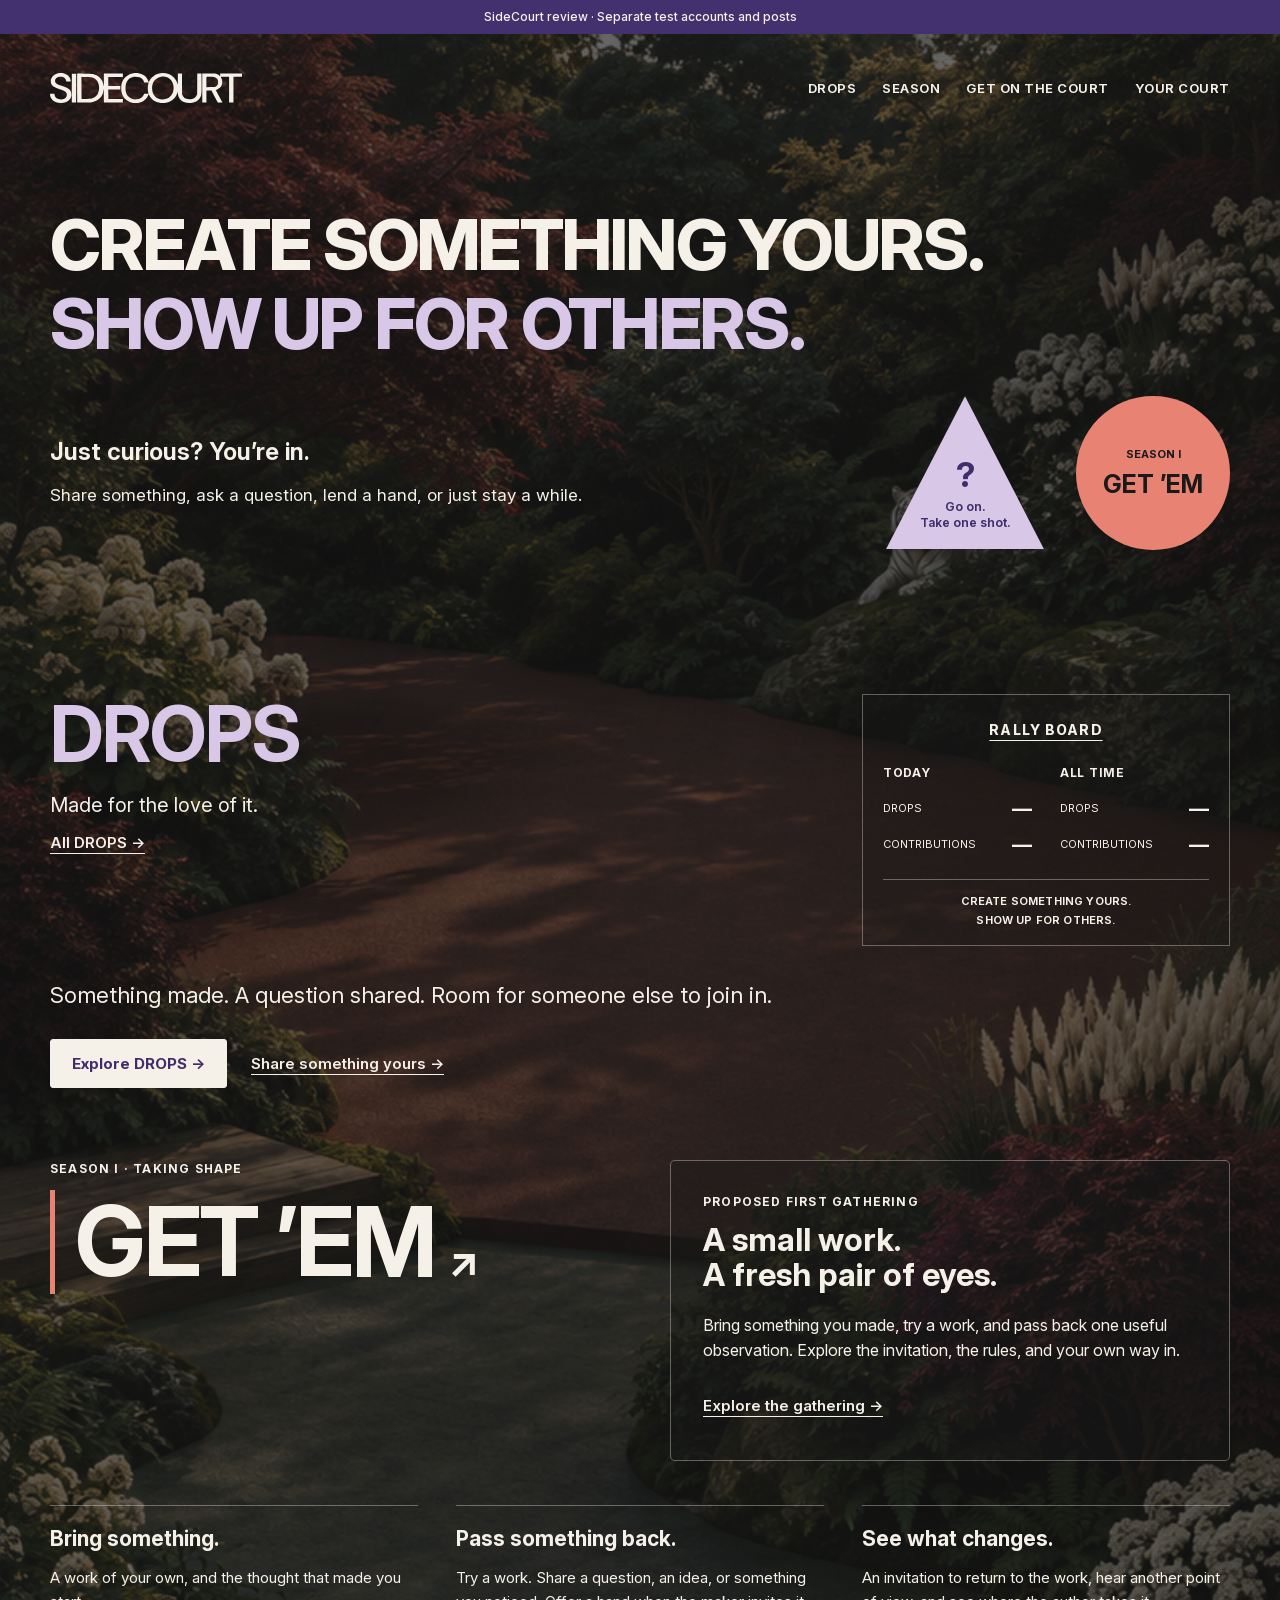
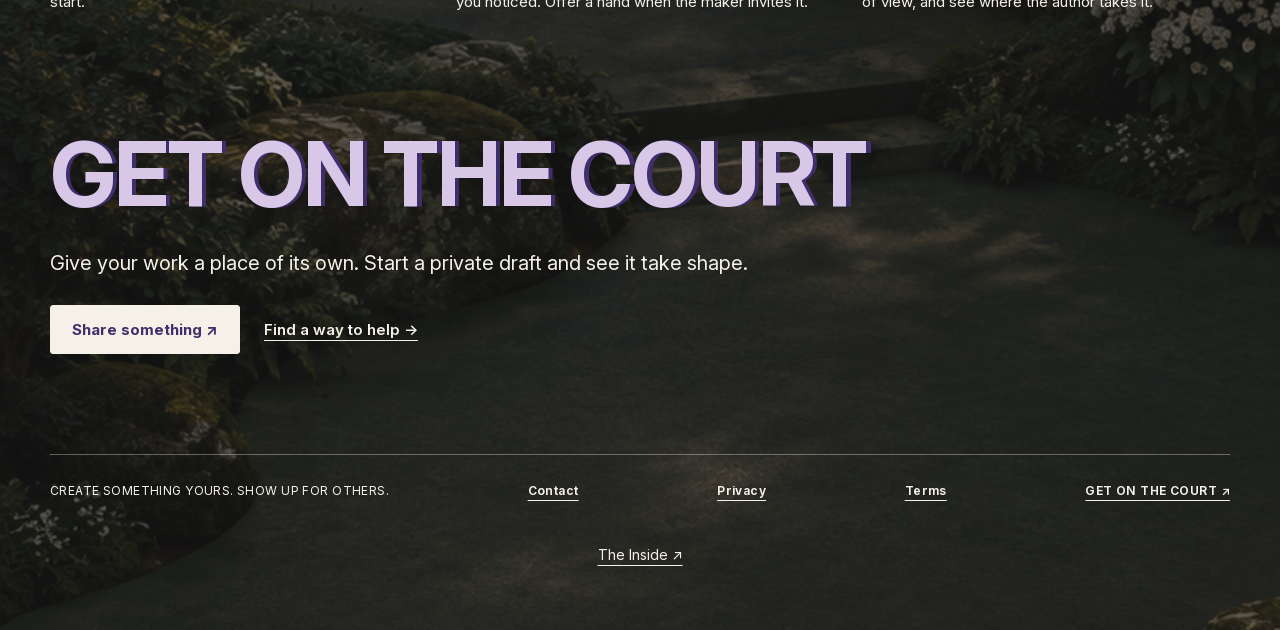
==== index.html @ 5101bbc9 "Deploy isolated review of consistent work and request pages" ====
<!DOCTYPE html>
<html lang="en" data-storage-key="sidecourt-cloud">
<head>
<meta charset="utf-8">
<meta name="viewport" content="width=device-width,initial-scale=1">
<title>SideCourt · Independent work</title>
<meta name="description" content="SideCourt — create something yours, show up for others.">
<link rel="stylesheet" href="scene.css?v=b2fe51375a3b">
<link rel="icon" type="image/svg+xml" href="favicon.svg?v=stacked1">
<link rel="canonical" href="https://m1nga.github.io/sidecourt-review">
<meta name="color-scheme" content="dark light">
<link rel="stylesheet" href="court.css?v=d0f936618b15">
<meta name="robots" content="noindex,nofollow"><style>.review-site-label{position:relative;z-index:100;background:#43316f;color:#f6f1e8;text-align:center;padding:8px 16px;font:500 12px/1.5 Inter,Arial,sans-serif}.review-site-label a{color:inherit}</style></head>
<body><aside class="review-site-label">SideCourt review · Separate test accounts and posts</aside>
<a class="skip" href="#main-home">Skip to content</a><noscript><div class="no-script">SideCourt needs JavaScript for navigation and account access. Enable it and reload this page.</div></noscript>
<div class="scene " data-page="home" style='--art:url("assets/home.png")'>
<header class="header container"><a class="brand" href="#home" aria-label="SideCourt home"><img src="assets/logo-cream.svg" alt="SideCourt" decoding="async"></a><nav class="nav" aria-label="Main navigation"><a href="#drops">DROPS</a><a href="#season">SEASON</a><a href="#get-on">GET ON THE COURT</a><a href="#court" data-account-link>YOUR COURT</a></nav><details class="mobile-nav"><summary>Menu</summary><nav aria-label="Mobile navigation"><a href="#drops">DROPS</a><a href="#season">SEASON</a><a href="#get-on">GET ON THE COURT</a><a href="#court" data-account-link>YOUR COURT</a></nav></details></header><main id="main-home" class="container" tabindex="-1"><section class="hero"><h1>
<span>CREATE SOMETHING YOURS.</span><span>SHOW UP FOR OTHERS.</span>
</h1>
<div class="hero-bottom">
<p><strong class="curious">Just curious? You’re in.</strong><span class="hero-explainer">Share something, ask a question, lend a hand, or just stay a while.</span></p>
<div class="play-links">
<a class="triangle" data-random href="#drops" aria-label="Explore published posts"><strong>?</strong><span>Go on.</span><span>Take one shot.</span></a><a class="season-ball" href="#season" aria-label="Explore GET ’EM, Season I"><small>SEASON I</small><strong>GET ’EM</strong></a>
</div>
</div></section><section class="section" id="home-drops"><div class="section-heading">
<div>
<h2>DROPS</h2>
<p>Made for the love of it.</p>
<a class="text-link" href="#drops">All DROPS →</a>
</div>
<aside class="board" aria-label="Rally Board"><button type="button" class="board-title" data-board-info>RALLY BOARD</button><div class="periods">
<div class="period">
<strong class="period-title">TODAY</strong><div class="score-row">
<span>DROPS</span><b aria-label="Drops unavailable">—</b>
</div>
<div class="score-row">
<span>CONTRIBUTIONS</span><b aria-label="Contributions unavailable">—</b>
</div>
</div>
<div class="period">
<strong class="period-title">ALL TIME</strong><div class="score-row">
<span>DROPS</span><b aria-label="Drops unavailable">—</b>
</div>
<div class="score-row">
<span>CONTRIBUTIONS</span><b aria-label="Contributions unavailable">—</b>
</div>
</div>
</div>
<div class="board-slogan">
<span>CREATE SOMETHING YOURS.</span><span>SHOW UP FOR OTHERS.</span>
</div></aside>
</div>
<div id="home-featured"><p class="lede">Something made. A question shared. Room for someone else to join in.</p><div class="actions"><a class="button" href="#drops">Explore DROPS →</a><a class="text-link" href="#white">Share something yours →</a></div></div></section><section class="section" id="home-season"><div class="season-intro">
<div>
<p class="eyebrow">SEASON I · TAKING SHAPE</p>
<h2><a class="season-title-link" href="#season" aria-label="Explore Season I"><span class="getem-word">GET ’EM</span><span aria-hidden="true">↗</span></a></h2>
</div>
<div class="season-text glass season-copy">
<p class="eyebrow">PROPOSED FIRST GATHERING</p>
<h3>A small work.<br>A fresh pair of eyes.</h3>
<p>Bring something you made, try a work, and pass back one useful observation. Explore the invitation, the rules, and your own way in.</p>
<a class="text-link" href="#season">Explore the gathering →</a>
</div>
</div>
<div class="loop">
<div>
<h3>Bring something.</h3>
<p>A work of your own, and the thought that made you start.</p>
</div>
<div>
<h3>Pass something back.</h3>
<p>Try a work. Share a question, an idea, or something you noticed. Offer a hand when the maker invites it.</p>
</div>
<div>
<h3>See what changes.</h3>
<p>An invitation to return to the work, hear another point of view, and see where the author takes it.</p>
</div>
</div></section><section class="court-invite"><h2>GET ON THE COURT</h2>
<p><span class="copy-sentence">Give your work a place of its own.</span> <span class="copy-sentence">Start a private draft and see it take shape.</span></p>
<div class="actions">
<a class="button" href="#white">Share something ↗</a><a class="text-link" href="#drops?help=1">Find a way to help →</a>
</div></section></main><footer class="site-footer container"><p>CREATE SOMETHING YOURS. SHOW UP FOR OTHERS.</p>
<a href="#court?tab=support">Contact</a> <a href="#court?tab=privacy">Privacy</a> <a href="#court?tab=terms">Terms</a> <a href="#get-on">GET ON THE COURT ↗</a></footer><a class="inside-entry" href="#inside">The Inside ↗</a>
</div>
<div class="scene " data-page="drops" style='--art:url("assets/drops.png")' hidden>
<header class="header container"><a class="brand" href="#home" aria-label="SideCourt home"><img src="assets/logo-cream.svg" alt="SideCourt" decoding="async"></a><nav class="nav" aria-label="Main navigation"><a href="#drops">DROPS</a><a href="#season">SEASON</a><a href="#get-on">GET ON THE COURT</a><a href="#court" data-account-link>YOUR COURT</a></nav><details class="mobile-nav"><summary>Menu</summary><nav aria-label="Mobile navigation"><a href="#drops">DROPS</a><a href="#season">SEASON</a><a href="#get-on">GET ON THE COURT</a><a href="#court" data-account-link>YOUR COURT</a></nav></details></header><main id="main-drops" class="container directory" tabindex="-1"><div class="section-heading">
<div>
<h1>DROPS</h1>
<p>Independent work, in one place.</p>
</div>
<aside class="board" aria-label="Rally Board"><button type="button" class="board-title" data-board-info>RALLY BOARD</button><div class="periods">
<div class="period">
<strong class="period-title">TODAY</strong><div class="score-row">
<span>DROPS</span><b aria-label="Drops unavailable">—</b>
</div>
<div class="score-row">
<span>CONTRIBUTIONS</span><b aria-label="Contributions unavailable">—</b>
</div>
</div>
<div class="period">
<strong class="period-title">ALL TIME</strong><div class="score-row">
<span>DROPS</span><b aria-label="Drops unavailable">—</b>
</div>
<div class="score-row">
<span>CONTRIBUTIONS</span><b aria-label="Contributions unavailable">—</b>
</div>
</div>
</div>
<div class="board-slogan">
<span>CREATE SOMETHING YOURS.</span><span>SHOW UP FOR OTHERS.</span>
</div></aside>
</div>
<div class="discovery-tools">
<div class="directory-tabs" role="group" aria-label="Explore drops">
<button type="button" data-discovery="all" aria-pressed="true">All drops</button><button type="button" data-discovery="help" aria-pressed="false">Lend a hand</button>
</div>
<div class="directory-controls">
<label class="search"><span>Search drops</span><input type="search" id="drop-search" placeholder="Name, author or purpose" autocomplete="off"></label><details class="filters"><summary>Filter</summary><div class="filter-panel">
<label><input type="checkbox" id="need-filter"> Specific help requests only</label><p>Show requests and works with an open invitation to help.</p>
</div></details><a class="button" href="#white">Share something ↗</a>
</div>
<p id="discovery-context">Works and requests, shared by the people behind them.</p>
</div>
<div class="drop-grid" id="drop-results"></div>
<div id="drop-empty" class="glass empty" hidden>
<h2 id="empty-heading">No drops match this search.</h2>
<p id="empty-description">Try another word, or clear your filters.</p>
<button type="button" class="button" id="reset-search">Clear search &amp; filters</button>
</div>
<p class="sr-status" id="result-status" role="status" aria-live="polite">Loading posts.</p></main><footer class="site-footer container"><p>CREATE SOMETHING YOURS. SHOW UP FOR OTHERS.</p>
<a href="#court?tab=support">Contact</a> <a href="#court?tab=privacy">Privacy</a> <a href="#court?tab=terms">Terms</a> <a href="#get-on">GET ON THE COURT ↗</a></footer>
</div>
<div class="scene " data-page="season" style='--art:url("assets/season.png")' hidden>
<header class="header container"><a class="brand" href="#home" aria-label="SideCourt home"><img src="assets/logo-cream.svg" alt="SideCourt" decoding="async"></a><nav class="nav" aria-label="Main navigation"><a href="#drops">DROPS</a><a href="#season">SEASON</a><a href="#get-on">GET ON THE COURT</a><a href="#court" data-account-link>YOUR COURT</a></nav><details class="mobile-nav"><summary>Menu</summary><nav aria-label="Mobile navigation"><a href="#drops">DROPS</a><a href="#season">SEASON</a><a href="#get-on">GET ON THE COURT</a><a href="#court" data-account-link>YOUR COURT</a></nav></details></header><main id="main-season" class="container season-page" tabindex="-1"><div class="event-poster">
<p class="eyebrow">SEASON I · PROPOSED FIRST GATHERING</p>
<h1 class="season-title"><a class="season-title-link" href="#season?section=rules" aria-label="GET ’EM — how to take part"><span class="getem-word">GET ’EM</span></a></h1>
<p class="event-line">A small work.<br>A fresh pair of eyes.</p>
<p class="event-intro">Bring something you made. Try something someone else made. Pass back one thing that might help it move forward.</p>
<div class="actions">
<a class="button" href="#season-join">See how to prepare →</a><a class="text-link" href="#season?section=rules">How it works &amp; rules ↓</a>
</div>
<p class="minor">Season dates will be announced after launch. Applications are not open yet.</p>
</div>
<section class="event-program"><div>
<p class="eyebrow">THE INVITATION</p>
<h2>One work.<br>One useful exchange.</h2>
</div>
<div>
<p>This first gathering is about the moment a private idea meets another person’s point of view. A finished tool, a rough experiment, a written guide—bring what already exists, and show someone where to begin.</p>
<p>You can also arrive curious. Pick a work, try a part of it, and keep a specific observation. Helping is optional; your work does not need a request to belong.</p>
</div></section><section class="event-ways"><article><span class="event-number">01</span><h2>Bring your work.</h2>
<p>Choose one of your works, say what someone can explore, and add an invitation only if you want one.</p>
<a class="button" href="#white">Bring a work →</a></article><article><span class="event-number">02</span><h2>Show up curious.</h2>
<p>Explore a work that catches your eye, or find a request you could help with. A clear observation is enough to begin.</p>
<a class="button" href="#drops">Try a work →</a></article></section><section class="event-program"><div>
<p class="eyebrow">ON THE COURT</p>
<h2>Start here.</h2>
</div>
<div class="event-feature"><h3>Find your first connection.</h3><p>Published works and requests will appear in DROPS. Explore at your own pace.</p><a class="text-link" href="#drops">Explore DROPS →</a></div></section><section class="event-rules" id="season-rules" tabindex="-1"><p class="eyebrow">BEFORE YOU JOIN</p>
<h2>A little structure. Room to be yourself.</h2>
<details open><summary>What can I bring?</summary><p>A work of your own with something people can inspect: a working link, a file, code, a guide, or other clear material. Finished and still-evolving works both fit. A request for help is optional.</p></details><details><summary>How do I participate?</summary><p>Season applications will open separately from publishing a Drop. For now, prepare your own work or explore another work. An invitation or a draft is not a confirmed Season entry.</p></details><details><summary>What counts as useful help?</summary><p>Say what you tried, what happened, and what you noticed. Respond to the author’s actual question. Do not assume that advice has been accepted or that a comment counts as a completed contribution.</p></details><details><summary>Ownership, privacy and permissions</summary><p>Your work remains yours. Do not include someone else’s private material or offer access you cannot grant. Sharing a work does not make it open source. No payment, prize or exchange of rights is part of this proposed gathering.</p></details><details><summary>Accounts and work verification</summary><p>Registration is open to anyone when account services are available. Sign in and set up your identity to leave public feedback; you do not need a reviewed work of your own. Coordinated collaboration proposals still require a reviewed work.</p></details><details><summary>Dates, submission and what happens next</summary><p>Opening and closing dates have not been set. No Season applications are being accepted yet. Feedback and collaboration do not depend on joining a Season.</p></details></section><section class="event-closing"><h2>Find your own way in.</h2>
<div class="actions">
<a class="button" href="#season-join">See how to prepare →</a><a class="text-link" href="#court?tab=participation">Your replies &amp; next steps →</a>
</div></section></main><footer class="site-footer container"><p>CREATE SOMETHING YOURS. SHOW UP FOR OTHERS.</p>
<a href="#court?tab=support">Contact</a> <a href="#court?tab=privacy">Privacy</a> <a href="#court?tab=terms">Terms</a> <a href="#get-on">GET ON THE COURT ↗</a></footer>
</div>
<div class="scene " data-page="get-on" style='--art:url("assets/get-on.png")' hidden>
<header class="header container"><a class="brand" href="#home" aria-label="SideCourt home"><img src="assets/logo-cream.svg" alt="SideCourt" decoding="async"></a><nav class="nav" aria-label="Main navigation"><a href="#drops">DROPS</a><a href="#season">SEASON</a><a href="#get-on">GET ON THE COURT</a><a href="#court" data-account-link>YOUR COURT</a></nav><details class="mobile-nav"><summary>Menu</summary><nav aria-label="Mobile navigation"><a href="#drops">DROPS</a><a href="#season">SEASON</a><a href="#get-on">GET ON THE COURT</a><a href="#court" data-account-link>YOUR COURT</a></nav></details></header><main id="main-get-on" class="container get-on-page" tabindex="-1"><h1>GET ON THE COURT</h1>
<p class="lede">Create something yours. Show up for others.</p>
<div class="routes">
<section class="route glass"><h2>Bring your work.</h2>
<div>
<p>Give your work a page of its own, in your words. Bring a tool, a skill, an experiment, or something still taking shape.</p>
<p class="minor">Asking for help is optional.</p>
<a class="button" href="#white">Share something →</a>
</div></section><section class="route glass"><h2>Offer a hand.</h2>
<p>Notice something useful. Try a work, respond to an author’s question, or explore a specific request for help.</p>
<a class="button" data-open-needs href="#drops?help=1">Find a way to help →</a></section><section class="route glass"><h2>Join a Season.</h2>
<p>Meet works and people around a shared theme. Season I is taking shape.</p>
<a class="button" href="#season">Explore Season I →</a></section>
</div>
<p class="local-note">Explore works, save your favourites and start a private draft. Sign in when you are ready to take part.</p></main><footer class="site-footer container"><p>CREATE SOMETHING YOURS. SHOW UP FOR OTHERS.</p>
<a href="#court?tab=support">Contact</a> <a href="#court?tab=privacy">Privacy</a> <a href="#court?tab=terms">Terms</a> <a href="#get-on">GET ON THE COURT ↗</a></footer>
</div>
<div class="scene " data-page="inside" style='--art:url("assets/inside.png")' hidden>
<header class="header container"><a class="brand" href="#home" aria-label="SideCourt home"><img src="assets/logo-cream.svg" alt="SideCourt" decoding="async"></a><nav class="nav" aria-label="Main navigation"><a href="#drops">DROPS</a><a href="#season">SEASON</a><a href="#get-on">GET ON THE COURT</a><a href="#court" data-account-link>YOUR COURT</a></nav><details class="mobile-nav"><summary>Menu</summary><nav aria-label="Mobile navigation"><a href="#drops">DROPS</a><a href="#season">SEASON</a><a href="#get-on">GET ON THE COURT</a><a href="#court" data-account-link>YOUR COURT</a></nav></details></header><div class="inside-top container"><a class="text-link" data-return href="#home">← Back</a></div>
<main id="main-inside" class="container inside-page" tabindex="-1"><h1>THE INSIDE</h1>
<div class="inside-story">
<p><strong>What you keep hidden is what brought you here.</strong></p>
<p>Most of what we show begins somewhere we don't.</p>
<p>A feeling that something no longer fits.<br>An idea that refuses to leave.<br>The urge to step somewhere unfamiliar.<br>Something another person leaves with us.</p>
<p>We rarely arrive with a clean explanation.</p>
<p>Sometimes we make things simply because something inside us keeps moving.</p>
<p>If you've noticed the creatures around SideCourt, you've already seen traces of it.</p>
<p>A snake leaving what it has outgrown.</p>
<p>A tiger staying with something it cannot yet explain.</p>
<p>A leopard moving between land and water.</p>
<p>A magpie carrying something that did not begin with it.</p>
<p>They are not symbols to solve.</p>
<p>They are reminders that not everything that moves us needs to be visible.</p>
<p>Some things stay hidden for a while.</p>
<p>And sometimes,</p>
<p><strong>that's exactly what leads us here.</strong></p>
</div>
<img class="inside-signature" src="assets/logo-cream.svg" alt="SideCourt" decoding="async" loading="lazy"><a class="text-link" data-return href="#home">← Back</a></main>
</div>
<div class="scene white" data-page="white" style='--art:url("assets/utility.png")' hidden>
<header class="header container"><a class="brand" href="#home" aria-label="SideCourt home"><img src="assets/logo-plum.svg" alt="SideCourt" decoding="async"></a><nav class="nav" aria-label="Main navigation"><a href="#drops">DROPS</a><a href="#season">SEASON</a><a href="#get-on">GET ON THE COURT</a><a href="#court" data-account-link>YOUR COURT</a></nav><details class="mobile-nav"><summary>Menu</summary><nav aria-label="Mobile navigation"><a href="#drops">DROPS</a><a href="#season">SEASON</a><a href="#get-on">GET ON THE COURT</a><a href="#court" data-account-link>YOUR COURT</a></nav></details></header><main id="main-white" class="container submit-page" tabindex="-1"><div class="submit-heading">
<a class="text-link" href="#get-on">← Get on the court</a><h1>SHARE SOMETHING YOURS.</h1>
<p>Share a work, or ask for a hand.</p>
</div>
<div class="submit-grid">
<form id="work-form" aria-label="Private work draft">
<p class="minor">Save privately. Submit when ready. Publish after review.</p>
<section class="form-section">
<fieldset class="submission-kind"><legend>What would you like to share?</legend><label><input type="radio" name="kind" value="work" checked> Something I made</label><label><input type="radio" name="kind" value="thought"> A request for help</label></fieldset>
<input name="author" id="draft-author" type="hidden">
<label class="field"><span id="post-title-label">What is it called?</span><input id="work-name" name="name" maxlength="48" required placeholder="Give it a title"></label>
<label class="field"><span id="post-body-label">About your work</span><textarea aria-describedby="post-body-help" id="work-description" name="description" maxlength="8000" rows="6" required placeholder="Tell us what you made and what you’d like to share."></textarea></label>
<p class="minor" id="post-body-help">What does it do, who is it for, and why did you make it? A few sentences are enough.</p>
<p class="minor" id="submission-material-help">Add a link, image or file so people can explore what you made.</p>
<details id="submission-attachments" open><summary>Links &amp; attachments</summary><label class="field">Link<input type="url" name="url" placeholder="https://"></label>
<label class="field">Image<input type="file" id="draft-cover" accept="image/png,image/jpeg,image/webp"></label><button type="button" id="remove-cover" class="text-link" hidden>Remove image</button><p class="status-line" id="cover-status" role="status">PNG, JPG or WebP · up to 1 MB.</p>
<label class="field">Files<input type="file" name="files" id="draft-files" multiple></label><p class="status-line" id="files-status" role="status" aria-live="polite">Up to 50 MB per file.</p>
</details><details class="form-subsection" id="help-options"><summary>Need a hand? <span class="minor">Optional</span></summary><label class="field">What would help?<textarea name="invitationBody" rows="3" maxlength="8000" placeholder="Ask one specific question, or describe the help you need."></textarea></label><input type="hidden" name="invitation" value="none"><p class="minor">People can reply on your page. Sharing a link does not give editing access.</p></details>
<div id="invitation-detail" hidden></div>
<details class="form-subsection" id="post-context"><summary>A little more context <span class="minor">Optional</span></summary><label class="field"><span id="post-why-label">Why it exists</span><textarea name="why" maxlength="8000" rows="3" placeholder="What made you start?"></textarea></label><label class="field"><span id="post-start-label">Use &amp; compatibility</span><textarea name="start" maxlength="8000" rows="3" placeholder="How to use it, supported devices, or anything worth knowing first."></textarea></label><label class="field">Source link<input name="repository" type="url" placeholder="https://"></label><label class="field">Use &amp; permissions<textarea name="reuse" maxlength="1000" rows="2" placeholder="Anything you want people to know before reusing your work or materials."></textarea></label></details><textarea name="cardLine" hidden></textarea>
</section><div class="form-actions">
<button type="button" class="text-link" id="save-draft">Save draft</button><button type="button" class="button secondary" id="preview-work">Preview →</button><button class="button" id="prepare-work" type="submit">Check before sharing →</button>
</div>
<p class="form-status" id="form-status" role="status" aria-live="polite"></p>
</form>
<aside class="submit-preview"><p class="eyebrow">YOUR CARD</p>
<div id="live-flip-preview"></div>
<div class="sr-only">
<div id="draft-cover-placeholder"></div>
<img id="draft-preview-cover" hidden alt="Your selected cover"><h2 id="draft-preview-name"></h2>
<p id="draft-preview-author"></p>
<p id="draft-preview-description"></p>
</div>
<p class="minor">Your description appears on the back. Your username is added automatically.</p></aside>
</div></main><footer class="site-footer container"><p>CREATE SOMETHING YOURS. SHOW UP FOR OTHERS.</p>
<a href="#court?tab=support">Contact</a> <a href="#court?tab=privacy">Privacy</a> <a href="#court?tab=terms">Terms</a> <a href="#get-on">GET ON THE COURT ↗</a></footer>
</div>
<div class="scene " data-page="work" style='--art:url("assets/drops.png")' hidden>
<header class="header container"><a class="brand" href="#home" aria-label="SideCourt home"><img src="assets/logo-cream.svg" alt="SideCourt" decoding="async"></a><nav class="nav" aria-label="Main navigation"><a href="#drops">DROPS</a><a href="#season">SEASON</a><a href="#get-on">GET ON THE COURT</a><a href="#court" data-account-link>YOUR COURT</a></nav><details class="mobile-nav"><summary>Menu</summary><nav aria-label="Mobile navigation"><a href="#drops">DROPS</a><a href="#season">SEASON</a><a href="#get-on">GET ON THE COURT</a><a href="#court" data-account-link>YOUR COURT</a></nav></details></header><main id="main-work" class="container work-page" tabindex="-1"><h1>Find something on the court.</h1><a class="text-link" href="#drops">Explore DROPS →</a></main><footer class="site-footer container"><p>CREATE SOMETHING YOURS. SHOW UP FOR OTHERS.</p>
<a href="#court?tab=support">Contact</a> <a href="#court?tab=privacy">Privacy</a> <a href="#court?tab=terms">Terms</a> <a href="#get-on">GET ON THE COURT ↗</a></footer>
</div>
<div class="scene white" data-page="account" style='--art:url("assets/utility.png")' hidden>
<header class="header container"><a class="brand" href="#home" aria-label="SideCourt home"><img src="assets/logo-plum.svg" alt="SideCourt" decoding="async"></a><nav class="nav" aria-label="Main navigation"><a href="#drops">DROPS</a><a href="#season">SEASON</a><a href="#get-on">GET ON THE COURT</a><a href="#court" data-account-link>YOUR COURT</a></nav><details class="mobile-nav"><summary>Menu</summary><nav aria-label="Mobile navigation"><a href="#drops">DROPS</a><a href="#season">SEASON</a><a href="#get-on">GET ON THE COURT</a><a href="#court" data-account-link>YOUR COURT</a></nav></details></header><main id="main-account" class="container account-page" tabindex="-1"><section class="account-welcome"><p class="eyebrow">YOUR COURT</p>
<h1>Make yourself<br>at home.</h1>
<p>Your work, the things you save, and the exchanges you want to keep going.</p>
<p class="minor">Browse without an account. Sign in when you want to save a work or join a conversation.</p></section><section class="identity-panel">Account options are loading…</section></main><footer class="site-footer container"><p>CREATE SOMETHING YOURS. SHOW UP FOR OTHERS.</p>
<a href="#court?tab=support">Contact</a> <a href="#court?tab=privacy">Privacy</a> <a href="#court?tab=terms">Terms</a> <a href="#get-on">GET ON THE COURT ↗</a></footer>
</div>
<div class="scene " data-page="player" style='--art:url("assets/home.png")' hidden>
<header class="header container"><a class="brand" href="#home" aria-label="SideCourt home"><img src="assets/logo-cream.svg" alt="SideCourt" decoding="async"></a><nav class="nav" aria-label="Main navigation"><a href="#drops">DROPS</a><a href="#season">SEASON</a><a href="#get-on">GET ON THE COURT</a><a href="#court" data-account-link>YOUR COURT</a></nav><details class="mobile-nav"><summary>Menu</summary><nav aria-label="Mobile navigation"><a href="#drops">DROPS</a><a href="#season">SEASON</a><a href="#get-on">GET ON THE COURT</a><a href="#court" data-account-link>YOUR COURT</a></nav></details></header><main id="main-player" class="container player-page" tabindex="-1"><h1>Meet the people behind the posts.</h1><a class="text-link" href="#drops">Explore DROPS →</a></main><footer class="site-footer container"><p>CREATE SOMETHING YOURS. SHOW UP FOR OTHERS.</p>
<a href="#court?tab=support">Contact</a> <a href="#court?tab=privacy">Privacy</a> <a href="#court?tab=terms">Terms</a> <a href="#get-on">GET ON THE COURT ↗</a></footer>
</div>
<div class="scene white" data-page="court" style='--art:url("assets/utility.png")' hidden>
<header class="header container"><a class="brand" href="#home" aria-label="SideCourt home"><img src="assets/logo-plum.svg" alt="SideCourt" decoding="async"></a><nav class="nav" aria-label="Main navigation"><a href="#drops">DROPS</a><a href="#season">SEASON</a><a href="#get-on">GET ON THE COURT</a><a href="#court" data-account-link>YOUR COURT</a></nav><details class="mobile-nav"><summary>Menu</summary><nav aria-label="Mobile navigation"><a href="#drops">DROPS</a><a href="#season">SEASON</a><a href="#get-on">GET ON THE COURT</a><a href="#court" data-account-link>YOUR COURT</a></nav></details></header><main id="main-court" class="container court-page" tabindex="-1"><div class="account-session" role="status" aria-live="polite"><span id="court-session-state">Checking your session…</span><button type="button" class="text-link" id="court-signout" hidden>Sign out</button></div><div class="workspace-heading" hidden>
<div>
<p class="eyebrow">YOUR COURT</p>
<h1 id="court-heading">Room for your work.</h1>
<p id="court-welcome">Create, manage and come back to what matters.</p>
</div>
<button class="button" type="button" data-new-work>New post ↗</button>
</div>
<div class="workspace-shell">
<nav class="workspace-nav" aria-label="Your Court sections" hidden><a href="#court?tab=overview">Overview</a><a href="#court?tab=posts">Your posts</a><a href="#court?tab=inbox">Inbox</a><a href="#court?tab=saved">Saved</a><a href="#court?tab=profile">Profile</a><a href="#court?tab=settings">Settings</a><a href="#court?tab=help">Need a hand?</a></nav><div>
<p class="workspace-scope" hidden>Your private workspace. You choose when an approved work becomes public.</p>
<p id="court-action-status" class="status-line" role="status" aria-live="polite"></p>
<div id="court-content" class="court-content"></div>
</div>
</div></main><footer class="site-footer container"><p>CREATE SOMETHING YOURS. SHOW UP FOR OTHERS.</p>
<a href="#court?tab=support">Contact</a> <a href="#court?tab=privacy">Privacy</a> <a href="#court?tab=terms">Terms</a> <a href="#get-on">GET ON THE COURT ↗</a></footer>
</div>
<div class="scene white" data-page="settings" style='--art:url("assets/utility.png")' hidden>
<header class="header container"><a class="brand" href="#home" aria-label="SideCourt home"><img src="assets/logo-plum.svg" alt="SideCourt" decoding="async"></a><nav class="nav" aria-label="Main navigation"><a href="#drops">DROPS</a><a href="#season">SEASON</a><a href="#get-on">GET ON THE COURT</a><a href="#court" data-account-link>YOUR COURT</a></nav><details class="mobile-nav"><summary>Menu</summary><nav aria-label="Mobile navigation"><a href="#drops">DROPS</a><a href="#season">SEASON</a><a href="#get-on">GET ON THE COURT</a><a href="#court" data-account-link>YOUR COURT</a></nav></details></header><main id="main-settings" class="container settings-page" tabindex="-1"><a class="text-link" href="#court">← Your Court</a><h1>Settings</h1>
<p>Account settings are in Your Court.</p><a class="button" href="#court?tab=account">Open your account →</a></main><footer class="site-footer container"><p>CREATE SOMETHING YOURS. SHOW UP FOR OTHERS.</p>
<a href="#court?tab=support">Contact</a> <a href="#court?tab=privacy">Privacy</a> <a href="#court?tab=terms">Terms</a> <a href="#get-on">GET ON THE COURT ↗</a></footer>
</div>
<div class="scene " data-page="preview" style='--art:url("assets/drops.png")' hidden>
<header class="header container"><a class="brand" href="#home" aria-label="SideCourt home"><img src="assets/logo-cream.svg" alt="SideCourt" decoding="async"></a><nav class="nav" aria-label="Main navigation"><a href="#drops">DROPS</a><a href="#season">SEASON</a><a href="#get-on">GET ON THE COURT</a><a href="#court" data-account-link>YOUR COURT</a></nav><details class="mobile-nav"><summary>Menu</summary><nav aria-label="Mobile navigation"><a href="#drops">DROPS</a><a href="#season">SEASON</a><a href="#get-on">GET ON THE COURT</a><a href="#court" data-account-link>YOUR COURT</a></nav></details></header><main id="main-preview" class="container work-page" tabindex="-1"><div class="preview-banner">
<span>Private preview · not published</span><a class="text-link" href="#white">← Back to editing</a>
</div>
<div id="full-work-preview"></div></main><footer class="site-footer container"><p>CREATE SOMETHING YOURS. SHOW UP FOR OTHERS.</p>
<a href="#court?tab=support">Contact</a> <a href="#court?tab=privacy">Privacy</a> <a href="#court?tab=terms">Terms</a> <a href="#get-on">GET ON THE COURT ↗</a></footer>
</div>
<div class="scene white" data-page="not-found" style='--art:url("assets/utility.png")' hidden>
<header class="header container"><a class="brand" href="#home" aria-label="SideCourt home"><img src="assets/logo-plum.svg" alt="SideCourt" decoding="async"></a><nav class="nav" aria-label="Main navigation"><a href="#drops">DROPS</a><a href="#season">SEASON</a><a href="#get-on">GET ON THE COURT</a><a href="#court" data-account-link>YOUR COURT</a></nav><details class="mobile-nav"><summary>Menu</summary><nav aria-label="Mobile navigation"><a href="#drops">DROPS</a><a href="#season">SEASON</a><a href="#get-on">GET ON THE COURT</a><a href="#court" data-account-link>YOUR COURT</a></nav></details></header><main id="main-not-found" class="container missing-page" tabindex="-1"><h1>This page isn’t here.</h1>
<p>The link may be incomplete, or the page may no longer be available.</p>
<a class="button" href="#home">Back home →</a><a class="text-link" href="#drops">Explore DROPS →</a></main><footer class="site-footer container"><p>CREATE SOMETHING YOURS. SHOW UP FOR OTHERS.</p>
<a href="#court?tab=support">Contact</a> <a href="#court?tab=privacy">Privacy</a> <a href="#court?tab=terms">Terms</a> <a href="#get-on">GET ON THE COURT ↗</a></footer>
</div>
<div class="scene white" data-page="season-join" style='--art:url("assets/utility.png")' hidden="">
<header class="header container"><a class="brand" href="#home" aria-label="SideCourt home"><img src="assets/logo-plum.svg" alt="SideCourt" decoding="async"></a><nav class="nav" aria-label="Main navigation"><a href="#drops">DROPS</a><a href="#season">SEASON</a><a href="#get-on">GET ON THE COURT</a><a href="#court" data-account-link>YOUR COURT</a></nav><details class="mobile-nav"><summary>Menu</summary><nav aria-label="Mobile navigation"><a href="#drops">DROPS</a><a href="#season">SEASON</a><a href="#get-on">GET ON THE COURT</a><a href="#court" data-account-link>YOUR COURT</a></nav></details></header><main id="main-season-join" class="container workspace-page" tabindex="-1">Season I · preparing to open.</main><footer class="site-footer container"><p>CREATE SOMETHING YOURS. SHOW UP FOR OTHERS.</p>
<a href="#court?tab=support">Contact</a> <a href="#court?tab=privacy">Privacy</a> <a href="#court?tab=terms">Terms</a> <a href="#get-on">GET ON THE COURT ↗</a></footer>
</div>
<div class="scene white" data-page="season-entry" style='--art:url("assets/utility.png")' hidden="">
<header class="header container"><a class="brand" href="#home" aria-label="SideCourt home"><img src="assets/logo-plum.svg" alt="SideCourt" decoding="async"></a><nav class="nav" aria-label="Main navigation"><a href="#drops">DROPS</a><a href="#season">SEASON</a><a href="#get-on">GET ON THE COURT</a><a href="#court" data-account-link>YOUR COURT</a></nav><details class="mobile-nav"><summary>Menu</summary><nav aria-label="Mobile navigation"><a href="#drops">DROPS</a><a href="#season">SEASON</a><a href="#get-on">GET ON THE COURT</a><a href="#court" data-account-link>YOUR COURT</a></nav></details></header><main id="main-season-entry" class="container workspace-page" tabindex="-1">Season I · preparing to open.</main><footer class="site-footer container"><p>CREATE SOMETHING YOURS. SHOW UP FOR OTHERS.</p>
<a href="#court?tab=support">Contact</a> <a href="#court?tab=privacy">Privacy</a> <a href="#court?tab=terms">Terms</a> <a href="#get-on">GET ON THE COURT ↗</a></footer>
</div>
<dialog id="preview-dialog"><button class="close" type="button" aria-label="Close dialog">×</button><h2 id="dialog-title">SideCourt</h2>
<div id="dialog-body"></div></dialog><script src="config.js?v=473b11c4b3a5"></script><script src="scene.js?v=89135ab89df2"></script>
<script src="court.js?v=e4fb91a8b335"></script>
</body>
</html>
---- scene.css ----
@font-face{font-family:Inter;src:url('assets/InterVariable.woff2') format('woff2');font-weight:100 900;font-display:swap}
:root{--cream:#f6f1e8;--plum:#3f2e6b;--ink:#1a1a1a;--lilac:#d9c7e8;--coral:#e88373;--line:rgba(246,241,232,.35);--max:1180px;color-scheme:dark}
*{box-sizing:border-box}html{scroll-behavior:smooth;scroll-padding-top:24px}body{margin:0;background:var(--ink);font:16px/1.6 Inter,Arial,sans-serif;color:var(--cream)}[hidden]{display:none!important}a{color:inherit;text-underline-offset:5px}button,input,select,textarea{font:inherit}button,summary{cursor:pointer}button:disabled{cursor:not-allowed;opacity:1;color:#68616b;background:#e9e1e8;border:1px solid #807381}a,button,input,select,textarea,summary{-webkit-tap-highlight-color:transparent}a:focus-visible,button:focus-visible,summary:focus-visible,input:focus-visible,select:focus-visible,textarea:focus-visible{outline:3px solid var(--cream);outline-offset:5px;box-shadow:0 0 0 7px var(--plum)}button,a{touch-action:manipulation}img{display:block;max-width:100%}h1,h2,h3,p{margin:0}p+p{margin-top:1em}h1,h2,h3{line-height:1.08;overflow-wrap:anywhere}h1{font-size:clamp(42px,6.8vw,88px);letter-spacing:-.035em;font-weight:780}h2{font-size:clamp(30px,4vw,52px);letter-spacing:-.025em}h3{font-size:24px}button{color:inherit}main{min-height:60vh;outline:none}main:focus{box-shadow:none}main>*+*{margin-top:32px}.container{width:min(calc(100% - 96px),var(--max));margin-inline:auto}.scene{position:relative;isolation:isolate;min-height:100svh;padding-bottom:30px;background:var(--ink)}.scene:before{content:"";position:absolute;inset:0;z-index:-2;background-image:var(--art);background-size:cover;background-position:center top}.scene:after{content:"";position:absolute;inset:0;z-index:-1;background:rgba(26,26,26,.65);pointer-events:none}.white{color:var(--ink);--line:rgba(63,46,107,.25);color-scheme:light}.white:after{background:rgba(246,241,232,.93)}.white h1,.white h2{color:var(--plum)}.header{min-height:108px;display:flex;align-items:center;justify-content:space-between;gap:32px}.brand{flex:0 0 auto;display:block}.brand img{width:192px;height:auto}.nav{display:flex;align-items:center;gap:26px}.nav a,.mobile-nav a{font-size:13px;letter-spacing:.04em;font-weight:650;text-decoration:none;min-height:44px;display:flex;align-items:center}.nav a[aria-current=page]{text-decoration:underline;text-decoration-thickness:2px}.nav a:hover{text-decoration:underline}.white .nav a:hover{color:var(--plum)}.mobile-nav{display:none}.site-footer{display:flex;justify-content:space-between;gap:24px;border-top:1px solid var(--line);margin-top:100px;padding-top:26px;font-size:12px;letter-spacing:.035em}.site-footer a{font-weight:650}.inside-entry{display:block;width:max-content;margin:44px auto 12px;font-size:14px;min-height:44px}.skip{position:fixed;top:8px;left:8px;z-index:100;background:var(--cream);color:var(--plum);padding:12px;transform:translateY(-150%)}.skip:focus{transform:none}.sr-only,.sr-status{position:absolute;width:1px;height:1px;overflow:hidden;clip-path:inset(50%)}.eyebrow{font-size:12px;font-weight:700;letter-spacing:.1em;line-height:1.5;margin-bottom:12px;display:block}.minor,.sample-note,.local-state-label{font-size:14px;line-height:1.65}.sample-note{margin-top:18px}.text-link{display:inline-flex;align-items:center;min-height:44px;gap:8px;background:none;border:0;padding:4px 0;text-decoration:underline;font-weight:600;font-size:15px;line-height:1.45;white-space:normal;text-align:left}.button{display:inline-flex;align-items:center;justify-content:center;min-height:48px;padding:13px 21px;background:var(--cream);color:var(--plum);border:1px solid var(--cream);border-radius:3px;font-size:15px;font-weight:700;text-decoration:none;line-height:1.4;text-align:center;white-space:normal}.button:hover:not(:disabled){background:var(--lilac);border-color:var(--lilac)}.button.secondary{background:transparent;color:inherit;border-color:currentColor}.white .button{background:var(--plum);color:var(--cream);border-color:var(--plum)}.white .button.secondary{background:transparent;color:var(--plum)}.white .button:disabled{background:#e9e1e8;color:#68616b;border-color:#807381}.actions,.form-actions{display:flex;align-items:center;gap:16px 24px;flex-wrap:wrap;margin-top:26px}.glass{border:1px solid var(--line);background:rgba(26,26,26,.35);border-radius:5px}.white .glass{background:rgba(246,241,232,.8)}.status-line{font-size:14px;min-height:1.6em;margin-top:12px;white-space:pre-wrap}.local-note{padding:16px 20px;border-inline-start:3px solid currentColor;font-size:14px;line-height:1.65;background:rgba(26,26,26,.2)}.white .local-note{background:#e9e1ee;color:var(--plum)}
/* Hero keeps the brand equal; utility copy gives the visitor a concrete starting point. */
.hero{padding:64px 0 72px}.hero h1{font-size:clamp(38px,5.5vw,74px);font-weight:780;line-height:1.12;letter-spacing:-.025em}.hero h1 span{display:block}.hero h1 span:first-child{color:var(--cream)}.hero h1 span:last-child{color:var(--lilac)}.hero-bottom{display:flex;justify-content:space-between;align-items:center;gap:48px;margin-top:32px}.hero-bottom>p{max-width:480px;font-size:22px;line-height:1.5}.hero-explainer{display:block;font-size:16px;margin-top:16px;max-width:43ch}.play-links{display:flex;align-items:center;gap:32px;flex-shrink:0}.triangle{position:relative;isolation:isolate;display:flex;flex-direction:column;align-items:center;justify-content:flex-end;width:158px;min-height:153px;padding:45px 12px 17px;color:var(--plum);text-decoration:none;font-size:12px;font-weight:650;line-height:1.4}.triangle:before{content:"";position:absolute;inset:0;z-index:-1;background:var(--lilac);clip-path:polygon(50% 0,100% 100%,0 100%)}.triangle strong{font-size:34px}.season-ball{width:154px;min-height:154px;aspect-ratio:1;display:flex;flex-direction:column;align-items:center;justify-content:center;gap:9px;background:var(--coral);color:var(--ink);border-radius:50%;text-decoration:none;text-align:center;padding:24px 13px}.season-ball small{font-size:11px;font-weight:700;line-height:1.3}.season-ball strong{font-size:25px;line-height:1.1}.triangle:hover,.season-ball:hover{transform:translateY(-3px)}.section{margin-top:72px}.section-heading{display:flex;justify-content:space-between;align-items:start;gap:40px;margin-bottom:32px}.section-heading>div>p{margin-top:12px;font-size:20px}.section-heading h2,[data-page=drops] h1{color:var(--lilac);font-size:clamp(48px,6vw,80px)}.board{width:368px;max-width:100%;flex:0 0 auto;border:1px solid var(--line);background:rgba(26,26,26,.3);padding:16px 20px}.board-title{display:block;text-align:center;width:100%;min-height:40px;border:0;background:transparent;color:var(--cream);font-size:14px;font-weight:750;letter-spacing:.08em;text-decoration:underline;text-underline-offset:5px}.periods{display:grid;grid-template-columns:minmax(0,1fr) minmax(0,1fr);gap:28px;margin:12px 0 16px}.period{min-width:0}.period-title{font-size:12px;display:block;margin-bottom:9px;letter-spacing:.06em}.score-row{display:flex;gap:12px;justify-content:space-between;align-items:center;font-size:11px;line-height:1.8;min-width:0}.score-row b{font-size:20px}.board-slogan{border-top:1px solid var(--line);padding-top:12px;font-size:11px;font-weight:650;text-align:center;line-height:1.7;letter-spacing:.015em}.board-slogan span{display:block}.showcase{width:min(100%,960px);min-height:458px;display:grid;grid-template-columns:minmax(0,1fr) minmax(0,1.1fr);overflow:hidden}.showcase-cover{position:relative;min-height:360px;display:grid;place-items:center;background:var(--plum);overflow:hidden}.showcase-cover img{width:100%;height:100%;object-fit:cover;position:absolute;inset:0}.no-cover-word{display:none;font-size:40px;line-height:1.1;text-align:center;overflow-wrap:anywhere;padding:28px;color:var(--cream)}.no-cover .no-cover-word{display:block}.showcase-info{padding:36px;min-width:0;display:flex;flex-direction:column;justify-content:center}.showcase-info h3{font-size:40px;line-height:1.08}.attribution{font-size:12px;font-weight:700;letter-spacing:.06em;margin-top:12px}.showcase-description{margin-top:20px}.featured-question{border-top:1px solid var(--line);margin-top:24px;padding-top:20px;font-size:14px}.featured-question .eyebrow{margin-bottom:8px;font-size:11px}.season-intro{display:grid;grid-template-columns:1fr 1fr;align-items:start;gap:60px}.season-intro h2{font-size:clamp(62px,8vw,110px);color:var(--cream);border-inline-start:5px solid var(--coral);padding-inline-start:20px}.season-title-link{text-decoration:none}.season-title-link span{font-size:.45em}.season-copy{padding:32px}.season-copy h3{font-size:32px;margin-bottom:20px}.season-copy .text-link{margin-top:20px}.loop{display:grid;grid-template-columns:repeat(3,minmax(0,1fr));gap:38px;margin-top:44px}.loop>div{border-top:1px solid var(--line);padding-top:22px}.loop h3{font-size:21px;margin-bottom:16px}.loop p{font-size:15px}.court-invite{margin:112px 0 16px}.court-invite h2{font-size:clamp(48px,7vw,90px);color:var(--lilac);text-shadow:4px 0 var(--plum)}.court-invite p{margin-top:24px;max-width:560px;font-size:20px}
/* Directory: squares preserve identity; invitations use a readable adjoining line. */
.directory,.get-on-page,.season-page,.submit-page,.work-page,.court-page,.settings-page,.missing-page{padding-top:36px}.directory-tabs{display:flex;gap:12px;border-bottom:1px solid var(--line);padding-bottom:18px;flex-wrap:wrap}.directory-tabs button,.intent-options button,.activity-filters button{background:transparent;border:1px solid var(--line);padding:10px 16px;border-radius:3px;min-height:44px;color:inherit}.directory-tabs button[aria-pressed=true],.intent-options button[aria-pressed=true],.activity-filters button[aria-pressed=true]{background:var(--cream);color:var(--plum);border-color:var(--cream);font-weight:700}.directory-controls{display:flex;align-items:end;gap:20px;margin-top:24px;flex-wrap:wrap}.search{display:block;flex:1;min-width:210px;font-size:13px;font-weight:600}.search span{display:block;margin-bottom:7px}.search input{width:100%;min-height:48px;padding:12px 15px;border:1px solid var(--cream);background:var(--cream);color:var(--ink);border-radius:3px}.filters{position:relative}.filters summary{min-height:48px;padding:12px 16px;border:1px solid var(--line);border-radius:3px}.filter-panel{position:absolute;top:58px;right:0;width:300px;z-index:5;padding:24px;background:var(--ink);border:1px solid var(--cream);box-shadow:0 12px 24px #0006}.filter-panel label{display:flex;gap:12px;align-items:start}.filter-panel p{font-size:13px;margin-top:14px}.filter-panel input{margin-top:5px}.discovery-tools>p{font-size:14px;margin-top:16px}.drop-grid{display:grid;grid-template-columns:repeat(3,minmax(0,1fr));gap:32px;margin-top:32px}.drop-entry{min-width:0}.square{display:grid;place-items:center;position:relative;isolation:isolate;aspect-ratio:1;width:100%;background:var(--plum);border:1px solid var(--line);border-radius:3px;overflow:hidden;text-align:center;text-decoration:none;padding:24px}.square .cover{position:absolute;inset:0;width:100%;height:100%;object-fit:cover;z-index:-2}.square:after{content:"";position:absolute;inset:0;z-index:-1;background:rgba(26,26,26,.72)}.square.no-cover:after{display:none}.square-label{width:100%;min-width:0}.square-label h2{font-size:clamp(26px,3vw,40px);color:var(--cream);line-height:1.1;letter-spacing:-.025em}.square-label p{font-size:12px;line-height:1.45;font-weight:650;margin-top:14px;overflow-wrap:anywhere}.square:hover{border-color:var(--cream)}.help-invitation{padding:22px 0;border-bottom:1px solid var(--line)}.help-invitation>p:not(.eyebrow){font-size:15px}.help-invitation .text-link{margin-top:8px}.empty{padding:36px;margin-top:32px}.empty h2{font-size:30px;margin-bottom:15px}.empty .button{margin-top:20px}.get-on-page>h1{color:var(--lilac);text-shadow:4px 0 var(--plum)}.lede{font-size:22px}.routes{display:grid;grid-template-columns:1fr 1fr;gap:24px;margin-top:44px}.route{padding:36px}.route h2{font-size:34px;margin-bottom:20px}.route .button{margin-top:24px}.route:first-child{grid-column:1/-1;display:grid;grid-template-columns:1fr 1fr;gap:40px}.route .minor{margin-top:14px}.season-title{color:var(--cream);border-inline-start:5px solid var(--coral);padding-inline-start:20px;font-size:clamp(80px,13vw,160px)}.season-opening{max-width:780px;padding:30px 0}.season-opening h2{font-size:clamp(30px,4.5vw,55px);margin-bottom:24px}.season-mechanism{padding:36px}.season-mechanism h2{font-size:36px}.season-note{margin-top:32px;border-top:1px solid var(--line);padding-top:22px;font-size:14px}.season-everyday{max-width:730px;margin-top:60px}.season-everyday h2{margin-bottom:20px}
/* Story remains white text directly on the original artwork, with no panel. */
[data-page=inside]{color:#fff}[data-page=inside]:after{background:rgba(26,26,26,.65)}.inside-top{margin-top:32px}.inside-page{max-width:810px;padding-top:20px}.inside-page h1{font-size:clamp(48px,8vw,96px);margin-bottom:64px;color:#fff}.inside-story{font-size:clamp(19px,2vw,24px);line-height:1.8;background:none;border:none;padding:0}.inside-story p{margin:0 0 30px}.inside-story strong{font-weight:650}.inside-signature{width:230px;margin-top:64px;margin-bottom:32px}
/* Writing and reading expand with content, including the mobile preview. */
.submit-heading h1{font-size:clamp(42px,6vw,72px);margin:18px 0}.submit-grid{display:grid;grid-template-columns:minmax(0,1.45fr) minmax(0,1fr);gap:60px;align-items:start}.form-section{padding:28px 0;border-bottom:1px solid var(--line)}.form-section h2{font-size:25px;margin-bottom:24px}.field{display:block;font-size:15px;font-weight:600;line-height:1.5}.field+.field{margin-top:24px}.field>input:not([type=radio]):not([type=checkbox]),.field textarea,.field select{display:block;width:100%;padding:12px 14px;border:1px solid #796b8d;border-radius:3px;background:var(--cream);color:var(--ink);min-height:48px;margin-top:8px;font-weight:400}.field textarea{resize:vertical;min-height:112px;line-height:1.6}.field input::placeholder,.field textarea::placeholder,.search input::placeholder{color:#685e6b;opacity:1}.field input[type=file]{font-size:13px;padding:10px;max-width:100%}.field input[type=file]::file-selector-button{font:inherit;background:var(--plum);color:var(--cream);border:0;padding:9px 10px;margin-right:10px;border-radius:2px}.counter{display:block;text-align:right;font-size:12px;margin-top:6px;font-weight:400}.choice-row{display:flex;gap:16px;flex-wrap:wrap;margin-bottom:20px}.choice-row label{display:flex;gap:8px;align-items:center;min-height:44px;font-size:14px}.choice-row input,.filter-panel input{width:18px;height:18px;accent-color:var(--plum);flex-shrink:0}.submit-preview{position:sticky;top:24px;background:var(--cream);border:1px solid var(--line);padding:24px;border-radius:4px}.submit-preview img{aspect-ratio:1;width:100%;object-fit:cover;margin-bottom:24px}.submit-preview h2{font-size:34px;margin-bottom:12px}.submit-preview p{overflow-wrap:anywhere}.submit-preview .minor{margin-top:30px}.cover-placeholder{aspect-ratio:1;background:var(--plum);color:var(--cream);display:grid;place-items:center;text-align:center;padding:24px;font-size:26px;line-height:1.2;margin-bottom:24px}.form-status{margin-top:18px;font-size:14px;white-space:pre-wrap}.work-heading{display:grid;grid-template-columns:minmax(0,1.35fr) minmax(0,1fr);gap:54px;align-items:center;margin-top:34px}.work-heading h1{color:var(--lilac);font-size:clamp(46px,6vw,80px);margin:20px 0}.work-heading>div>p:not(.attribution):not(.minor):not(.status-line){font-size:21px;line-height:1.5}.work-heading .minor{margin-top:24px}.work-media{width:100%;aspect-ratio:1;object-fit:cover;border-radius:4px;border:1px solid var(--line)}.author-question{padding:32px 36px;margin-top:44px;border-inline-start:4px solid var(--coral);max-width:940px}.author-question h2{font-size:clamp(26px,3vw,38px);line-height:1.25;max-width:28ch}.author-question>p:not(.eyebrow){margin-top:18px;max-width:70ch}.author-question .text-link{margin-top:14px}.work-reading{max-width:940px;padding:36px;margin-top:30px}.work-reading h2{font-size:32px;margin-bottom:18px}.work-reading>section+section{margin-top:40px}.work-disclosure{border-block-start:1px solid var(--line);padding:20px 0;margin-top:24px}.work-disclosure summary{min-height:32px;font-weight:650}.work-disclosure p{margin-top:16px}.work-disclosure .text-link{margin-top:12px}.cleaning-demo{background:var(--cream);color:var(--plum);text-align:center;margin-top:20px;padding:30px;border-radius:4px}.cleaning-demo .button,.hold-button{background:var(--plum);border:1px solid var(--plum);color:var(--cream);padding:14px 24px;border-radius:3px;min-height:48px;font-weight:650;margin-top:18px}.cleaning-demo.is-active{background:var(--plum);color:var(--cream)}.cleaning-demo.is-active .hold-button{border-color:var(--cream)}.hold-button{touch-action:none;user-select:none}.demo-note{font-size:13px}.activity-section{padding-top:30px;border-top:1px solid var(--line)}.activity-section form{margin-top:24px}.intent-options{display:flex;gap:10px;flex-wrap:wrap;margin:24px 0 16px}.intent-options button{font-size:14px}.activity-filters{display:flex;gap:12px;flex-wrap:wrap;margin:38px 0 20px}.activity-filters button{font-size:14px}.origin-line{font-size:14px;max-width:700px}.preview-banner{display:flex;justify-content:space-between;gap:20px;border-bottom:1px solid var(--line);padding-bottom:18px;font-size:14px}.preview-details{max-width:900px;margin-top:32px;padding:32px}.preview-details h2{font-size:27px;margin:30px 0 12px}.preview-details p{white-space:pre-wrap;overflow-wrap:anywhere}.preview-file-list{padding-left:20px}.preview-file-list li{margin:12px 0;overflow-wrap:anywhere}
/* Return path, records and honest account state. */
.account-page{display:grid;grid-template-columns:1.1fr 1fr;gap:72px;align-items:start;padding-top:60px}.account-welcome h1{font-size:clamp(44px,5vw,68px);color:var(--lilac);margin:20px 0 24px}.account-work{display:flex;align-items:center;gap:20px;text-decoration:none;margin-top:32px}.account-work img{width:100px;aspect-ratio:1;object-fit:cover}.account-work small{display:block;margin-top:8px;font-size:12px}.identity-panel{padding:36px}.identity-panel h2{font-size:34px;margin-bottom:24px}.oauth-buttons{display:grid;gap:14px;margin:24px 0}.court-page h1{font-size:clamp(40px,5vw,64px)}.court-content{display:grid;gap:24px;margin-top:32px}.court-record{padding:28px;border:1px solid var(--line);border-radius:4px;background:rgba(246,241,232,.8);min-width:0}.court-record h2{font-size:28px;margin-bottom:16px}.court-record p{white-space:pre-wrap;overflow-wrap:anywhere}.court-record .record-label{font-size:12px;font-weight:700;letter-spacing:.08em;margin-bottom:12px}.court-record .actions{margin-top:18px}.settings-page{max-width:760px}.settings-page h1{margin:20px 0 40px}.settings-page section{border-top:1px solid var(--line);padding-top:28px;margin-top:36px}.settings-page h2{font-size:26px;margin-bottom:20px}.settings-page .button{margin-top:16px}.settings-page .field{max-width:430px}.tool-list{display:flex;gap:20px;margin-top:20px;font-size:14px}.missing-page{max-width:800px}.missing-page p{font-size:20px}.missing-page>.text-link{margin-left:20px}.player-page{padding-top:36px}.player-page>section:first-child h1{color:var(--lilac);margin:18px 0}.player-page>section:first-child p{margin-top:16px}.player-page>section+section{margin-top:56px}.player-page>section+section>h2{margin-bottom:24px}.player-page .square{max-width:360px}.player-page .square h3{font-size:34px}.player-heading h1{color:var(--lilac)}.player-heading p{font-size:20px;margin-top:20px}.player-works{margin-top:60px}.player-works h2{margin-bottom:24px}.player-page .drop-grid{max-width:760px;grid-template-columns:repeat(2,minmax(0,1fr))}
.review{position:fixed;bottom:12px;right:16px;z-index:20;max-width:min(340px,calc(100% - 32px));background:var(--cream);color:var(--plum);border:1px solid var(--plum);border-radius:4px;box-shadow:0 6px 28px #0004;font-size:13px}.review>summary{padding:10px 16px;min-height:44px;font-weight:650}.review-body{padding:4px 20px 20px;max-height:65svh;overflow:auto}.review-body p{margin:14px 0}.review-body a{display:block;min-height:44px;padding-top:12px}.review-body .field{font-size:13px}.review-body input,.review-body select{font-size:13px}.no-script{padding:24px;background:var(--cream);color:var(--plum)}dialog{border:1px solid var(--lilac);border-radius:5px;background:var(--cream);color:var(--ink);width:min(560px,calc(100% - 32px));max-height:85svh;padding:32px;overflow:auto}dialog::backdrop{background:rgba(26,26,26,.7)}dialog h2{font-size:28px;color:var(--plum);padding-right:32px;margin-bottom:22px}dialog .close{position:absolute;right:12px;top:10px;border:0;background:transparent;color:var(--plum);font-size:28px;width:44px;height:44px}dialog .button{background:var(--plum);color:var(--cream);border-color:var(--plum)}dialog .secondary{color:var(--plum);background:transparent}dialog .field{margin-top:20px}dialog p{overflow-wrap:anywhere}.toast-error{position:fixed;top:12px;left:50%;transform:translateX(-50%);z-index:60;padding:16px 24px;background:var(--cream);color:var(--plum);border:2px solid var(--plum);width:min(560px,calc(100% - 32px))}
@media(min-width:1450px){.hero{padding-top:90px}.hero h1{font-size:76px}}
@media(max-width:1050px){.container{width:calc(100% - 56px)}.nav{gap:16px}.nav a{font-size:11px}.brand img{width:170px}.hero-bottom{gap:24px}.play-links{gap:18px}.triangle{width:140px;min-height:144px}.season-ball{width:140px;min-height:140px}.showcase-info{padding:28px}.submit-grid{gap:32px}.drop-grid{gap:24px}.work-heading{gap:32px}.account-page{gap:32px}}
@media(max-width:760px){.container{width:calc(100% - 40px)}.header{min-height:88px;gap:20px}.brand img{width:156px}.nav{display:none}.mobile-nav{display:block;position:relative}.mobile-nav summary{padding:10px 14px;border:1px solid var(--line);min-height:44px;font-size:14px}.mobile-nav nav{position:absolute;right:0;top:54px;z-index:15;min-width:235px;padding:14px 22px;background:var(--ink);color:var(--cream);border:1px solid var(--cream)}.mobile-nav nav a{font-size:13px;padding:8px 0}.hero{padding:42px 0 30px}.hero h1{font-size:clamp(32px,7.4vw,56px)}.hero-bottom{display:block;margin-top:26px}.hero-bottom>p{font-size:20px}.hero-explainer{font-size:15px;max-width:46ch}.play-links{justify-content:flex-start;margin-top:32px;gap:28px}.section{margin-top:56px}.section-heading{display:block;margin-bottom:24px}.board{width:100%;max-width:368px;margin-top:24px}.showcase{display:flex;flex-direction:column;min-height:0;height:auto;width:100%;max-width:520px}.showcase-cover{aspect-ratio:1.25;min-height:0}.showcase-info{padding:26px}.showcase-info h3{font-size:34px}.showcase-description{margin-top:16px}.showcase .actions{margin-top:20px}.season-intro{grid-template-columns:1fr;gap:26px}.season-intro h2{font-size:76px}.season-copy{padding:26px}.loop{grid-template-columns:1fr;gap:28px;margin-top:32px}.loop h3{font-size:22px;margin-bottom:10px}.court-invite{margin-top:64px}.court-invite h2{font-size:48px}.court-invite p{font-size:18px}.site-footer{margin-top:64px;display:block;padding-bottom:40px;font-size:11px}.site-footer>a{display:inline-block;margin-top:12px;min-height:44px;padding-top:12px}.inside-entry{margin-top:8px}.directory,.get-on-page,.season-page,.submit-page,.work-page,.court-page,.settings-page{padding-top:24px}.directory-controls{gap:14px}.search{flex-basis:100%;min-width:0}.directory-controls>.button{flex:1}.filter-panel{left:0;right:auto;width:min(300px,calc(100vw - 40px))}.drop-grid{grid-template-columns:repeat(2,minmax(0,1fr));gap:18px}.square{padding:14px}.square-label h2{font-size:26px}.square-label p{font-size:12px}.help-invitation{padding-top:18px}.routes{grid-template-columns:1fr;gap:20px}.route,.route:first-child{display:block;padding:26px}.route h2{font-size:32px}.season-title{font-size:96px}.season-opening{padding-top:16px}.season-mechanism{padding:26px}.season-mechanism h2{font-size:30px}.inside-page h1{margin-bottom:36px}.inside-story{font-size:19px;line-height:1.8}.inside-signature{width:200px}.submit-grid{display:flex;flex-direction:column;gap:30px}.submit-grid>form{width:100%}.submit-preview{position:static;width:100%;display:block;order:-1}.submit-preview .cover-placeholder,.submit-preview img{display:none}.submit-preview h2{font-size:28px}.submit-preview .minor{margin-top:16px}.form-actions{gap:14px}.form-actions>.button{width:100%}.work-heading{grid-template-columns:1fr;gap:24px}.work-heading h1{font-size:48px}.work-heading>div>p:not(.minor):not(.status-line){font-size:19px}.work-heading .actions{gap:10px 22px}.work-media{max-width:480px}.author-question,.work-reading{padding:24px}.author-question h2{font-size:28px}.work-reading h2{font-size:28px}.cleaning-demo{padding:24px 16px}.preview-banner{display:block}.preview-banner a{display:flex;margin-top:10px}.preview-details{padding:24px}.account-page{grid-template-columns:1fr;padding-top:30px;gap:40px}.account-welcome h1{font-size:48px}.identity-panel{padding:26px}.court-record{padding:24px}.court-page h1{font-size:42px}.missing-page{padding-top:36px}.missing-page>.text-link{margin-left:0;display:flex}.review{bottom:8px;right:12px}.review:not([open]){font-size:12px}.review>summary{padding:9px 12px}.player-page .drop-grid{grid-template-columns:repeat(2,minmax(0,1fr))}}
@media(max-width:440px){.drop-grid,.player-page .drop-grid{grid-template-columns:1fr;max-width:400px}.square-label h2{font-size:34px}.hero h1{font-size:clamp(30px,8vw,35px)}.play-links{gap:20px}.triangle{width:128px;min-height:140px}.season-ball{width:128px;min-height:128px}.season-ball strong{font-size:22px}.season-ball small{font-size:10px}.board{padding:14px 16px}.periods{gap:20px}.score-row{font-size:11px;gap:8px}.score-row b{font-size:18px}.board-slogan{font-size:11px}.actions{gap:12px 20px}.court-invite h2{font-size:42px}.get-on-page>h1{font-size:42px}.directory-tabs{gap:8px}.directory-tabs button{padding:10px 14px}.submit-heading h1{font-size:40px}.work-heading h1{font-size:44px}.account-welcome h1{font-size:42px}.inside-page h1{font-size:44px}}
@media(prefers-reduced-motion:reduce){html{scroll-behavior:auto}*,*:before,*:after{animation:none!important;transition:none!important}.triangle:hover,.season-ball:hover{transform:none}}
@media print{.header,.review,.site-footer,.inside-entry,.form-actions,.mobile-nav{display:none!important}.scene:before,.scene:after{display:none}.scene{background:white;color:black}.container{width:100%}.glass{background:white;color:black;border:1px solid #888}.scene h1,.scene h2,.scene h3{color:black}.button,.text-link{color:black;background:white}.submit-preview{position:static}}

/* Keep writing controls at readable mobile size and avoid focus zoom. */
.field input:not([type=file]),.field textarea,.search input{font-size:16px}
---- court.css ----
/* Original tree-shadow surface: the source already ranges from 223–252 in red,
   so the old 93% wash is unnecessary and concealed its defining shadows. */
.white:after{background:rgba(246,241,232,.12)}
.white .account-welcome h1{color:var(--plum)}.white .identity-panel{background:rgba(246,241,232,.45);border:1px solid var(--line)}
.writing-surface{background:var(--cream) url('assets/utility.png') center/cover;color:var(--ink);border-radius:5px;padding:28px!important;margin-top:34px}.writing-surface h2{color:var(--plum)}.writing-surface .local-note{background:#e9e1ee;color:var(--plum)}.writing-surface .button{background:var(--plum);color:var(--cream);border-color:var(--plum)}.writing-surface .intent-options button,.writing-surface .activity-filters button{border-color:#796b8d}.writing-surface [aria-pressed=true]{background:var(--plum)!important;color:var(--cream)!important}dialog{background:var(--cream) url('assets/utility.png') center/cover}
.hero-bottom .curious{font-weight:650;font-size:24px;line-height:1.35;display:block}.hero-bottom .hero-explainer{font-size:17px;max-width:42ch;line-height:1.65;margin-top:12px}.triangle{transform-origin:50% 88%;animation:shot-arrival 950ms 150ms backwards}.season-ball{animation:ball-arrival 1100ms 350ms backwards;transform-origin:50% 85%}.triangle strong{display:block;transition:transform 220ms}.triangle:hover strong,.triangle:focus-visible strong{transform:rotate(-12deg) translateY(-4px)}.season-ball:hover,.season-ball:focus-visible{transform:rotate(7deg) translateY(-5px);transition:transform 260ms}.triangle:hover{transform:rotate(-3deg) translateY(-3px);transition:transform 220ms}@keyframes shot-arrival{0%{transform:translateY(16px) rotate(-9deg);opacity:0}55%{transform:translateY(-6px) rotate(4deg);opacity:1}100%{transform:translateY(0) rotate(0)}}@keyframes ball-arrival{0%{transform:translateY(-22px) rotate(-14deg);opacity:0}50%{transform:translateY(5px) rotate(5deg);opacity:1}75%{transform:translateY(-5px) rotate(-2deg)}100%{transform:translateY(0) rotate(0)}}
/* One discovery card: stable identity, short reverse, one way onward. */
.flip-card{width:100%;aspect-ratio:1;position:relative;border-radius:5px;border:1px solid rgba(246,241,232,.45);background:var(--plum);color:var(--cream);isolation:isolate;min-width:0;perspective:1100px;overflow:visible}.flip-stage{position:absolute;inset:0 0 88px;border-radius:4px 4px 0 0;overflow:hidden}.flip-rotor{width:100%;height:100%;position:relative;transform-style:preserve-3d;transition:transform 480ms cubic-bezier(.22,.7,.25,1)}.flip-card.is-flipped .flip-rotor{transform:rotateY(180deg)}.flip-face{position:absolute;inset:0;backface-visibility:hidden;-webkit-backface-visibility:hidden;min-width:0}.flip-front{background:var(--plum);display:grid;place-items:center}.flip-front img{position:absolute;inset:0;width:100%;height:100%;object-fit:cover;max-width:none}.flip-front:after{content:"";position:absolute;inset:40% 0 0;background:linear-gradient(transparent,#1a1a1aaa);pointer-events:none}.flip-cover-action{position:absolute;inset:0;width:100%;height:100%;border:0;background:transparent;color:var(--cream);text-align:left;z-index:1;padding:20px;display:flex;align-items:end;font-size:12px;font-weight:650;letter-spacing:.02em}.flip-cover-action span{background:rgba(26,26,26,.85);padding:5px 9px;border-radius:3px}.flip-back{transform:rotateY(180deg);background:var(--plum);color:var(--cream);padding:22px 24px 14px;display:flex;flex-direction:column;align-items:start;justify-content:space-between;gap:8px}.flip-back .eyebrow{font-size:10px;letter-spacing:.08em;margin:0}.flip-summary{font-size:16px;line-height:1.55;overflow-wrap:anywhere;display:-webkit-box;-webkit-box-orient:vertical;-webkit-line-clamp:4;overflow:hidden;margin:0!important}.flip-back .text-link{font-size:14px;color:var(--cream);margin:0;min-height:44px;padding:6px 0;flex-shrink:0}.flip-identity{position:absolute;bottom:0;left:0;right:0;height:88px;display:flex;align-items:center;justify-content:space-between;gap:12px;padding:12px 20px;border-top:1px solid rgba(246,241,232,.3);background:var(--plum);border-radius:0 0 4px 4px}.flip-identity>div{min-width:0;flex:1;text-align:center;padding-left:42px}.flip-identity h3{font-size:24px!important;color:var(--cream)!important;line-height:1.12;margin:0;display:-webkit-box;-webkit-box-orient:vertical;-webkit-line-clamp:2;overflow:hidden;overflow-wrap:anywhere}.flip-identity p{font-size:11px!important;letter-spacing:.03em;margin:6px 0 0!important;line-height:1.3;color:var(--cream);white-space:nowrap;overflow:hidden;text-overflow:ellipsis}.turn-control{height:44px;min-width:44px;border:1px solid rgba(246,241,232,.6);border-radius:50%;background:transparent;color:var(--cream);font-size:23px;line-height:1}.turn-control:hover{background:var(--cream);color:var(--plum)}.cover-mark{font-size:100px;line-height:1;color:var(--lilac);font-weight:450}.showcase-flip{display:block;min-height:0;overflow:visible;background:none;align-self:center}.showcase-flip .flip-card{border-width:0;border-radius:0;aspect-ratio:1}.showcase-flip .flip-identity{border-radius:0}.showcase-flip .flip-stage{border-radius:0}.showcase-flip .flip-front img{position:absolute;inset:0;width:100%;height:100%}.showcase{overflow:visible}.showcase-info{align-self:stretch}.player-page .flip-card{max-width:360px}.preview-discovery-card{width:100%;max-width:440px}.submit-preview{padding:20px;background:rgba(246,241,232,.5)}.submit-preview .flip-card{min-width:0}.submit-preview .minor{margin-top:20px}.form-subsection{padding-top:28px;margin-top:24px;border-top:1px solid var(--line)}.form-subsection h3{font-size:23px;color:var(--plum);margin-bottom:12px}.form-subsection .field{margin-top:20px}.code-section .minor{margin-bottom:22px}
/* Season has an event face; serious preparation moves to the tree-shadow surface. */
.event-poster{padding:20px 0 54px;max-width:940px}.event-poster .season-title{font-size:clamp(88px,13vw,156px);padding-left:24px;margin-top:16px}.event-line{font-size:clamp(32px,4vw,52px);font-weight:650;line-height:1.18;margin:30px 0 20px;letter-spacing:-.02em}.event-intro{font-size:20px;line-height:1.65;max-width:50ch}.event-poster .minor{max-width:68ch;margin-top:24px;font-size:13px}.event-program{display:grid;grid-template-columns:minmax(0,1fr) minmax(0,1.25fr);gap:72px;padding:44px 0;border-top:1px solid var(--line)}.event-program h2{font-size:clamp(34px,4vw,48px);line-height:1.1}.event-program>div>p{font-size:17px}.event-program .eyebrow{font-size:12px}.event-feature{border-inline-start:3px solid var(--coral);padding-left:28px}.event-feature h3{font-size:32px;margin-bottom:16px}.event-feature>p:nth-child(2){font-size:12px}.event-feature .minor{font-size:13px}.event-ways{display:grid;grid-template-columns:1fr 1fr;gap:32px;padding:12px 0 40px}.event-ways article{background:rgba(26,26,26,.4);border:1px solid var(--line);padding:34px;position:relative;border-radius:4px}.event-number{font-size:56px;font-weight:700;line-height:1;color:var(--lilac);display:block;margin-bottom:24px}.event-ways h2{font-size:34px;margin-bottom:18px}.event-ways .button{margin-top:26px}.event-rules{max-width:880px;padding:32px 0;outline:none}.event-rules h2{font-size:38px;max-width:26ch;margin-bottom:28px}.event-rules details{border-top:1px solid var(--line);padding:20px 0}.event-rules summary{font-size:18px;font-weight:600;min-height:44px;display:list-item}.event-rules details p{margin-top:12px;max-width:75ch}.event-closing{border-top:1px solid var(--line);padding-top:38px}.event-closing h2{font-size:42px}
/* Workspace uses a persistent navigation and actual records, not a wall of empty cards. */
.workspace-page{padding-top:32px}.workspace-page h1,.workspace-heading h1{font-size:clamp(36px,5vw,62px);max-width:18ch;line-height:1.08;color:var(--plum)}.workspace-heading{display:flex;align-items:start;justify-content:space-between;gap:30px;margin-bottom:38px}.workspace-heading p:not(.eyebrow){margin-top:18px;font-size:18px}.workspace-heading>.button{flex-shrink:0;margin-top:30px}.workspace-shell{display:grid;grid-template-columns:200px minmax(0,1fr);gap:54px;align-items:start}.workspace-nav{position:sticky;top:28px;display:flex;flex-direction:column;gap:5px;border-right:1px solid var(--line);padding-right:24px}.workspace-nav a{display:flex;align-items:center;min-height:45px;padding:8px 12px;border-radius:3px;color:var(--plum);font-size:14px;font-weight:550;text-decoration:none}.workspace-nav a[aria-current=page]{background:var(--plum);color:var(--cream)}.workspace-nav a:hover:not([aria-current=page]){background:var(--lilac)}.workspace-scope{font-size:12px;line-height:1.6;color:#5f5368;max-width:75ch}.workspace-shell .court-content{display:block;margin-top:22px;min-width:0}.court-content h2{font-size:31px;margin-bottom:20px}.court-content h3{font-size:24px;color:var(--plum);margin-bottom:14px}.court-content>p{margin-bottom:20px}.workspace-section-heading{display:flex;align-items:center;justify-content:space-between;gap:16px}.workspace-section-heading h2{margin:0}.workspace-section-heading+p{margin-top:20px}.workspace-empty,.workspace-welcome{padding:28px 0;border-block:1px solid var(--line);margin:24px 0}.workspace-empty p,.workspace-welcome p{max-width:64ch}.workspace-empty .button{margin-top:24px}.workspace-stats{display:grid;grid-template-columns:repeat(3,minmax(0,1fr));gap:24px;padding:26px 0;border-bottom:1px solid var(--line);margin-bottom:28px}.workspace-stats b{display:block;font-size:38px;line-height:1.2;color:var(--plum)}.workspace-stats span{font-size:13px;color:#5f5368}.section-label{font-size:17px!important;letter-spacing:.02em;margin-top:32px}.managed-work{border-bottom:1px solid var(--line);padding:25px 0}.managed-work .record-label{font-size:11px;letter-spacing:.05em;font-weight:650;color:var(--plum);margin-bottom:10px}.managed-work h3{font-size:26px;margin:0 0 12px}.managed-work p{max-width:68ch;overflow-wrap:anywhere}.managed-work .actions{margin-top:16px;gap:10px 22px}.workspace-info{padding-top:26px;margin-top:30px;border-top:1px solid var(--line)}.workspace-info h3{font-size:23px}.workspace-info .field{max-width:540px;margin-top:24px}.workspace-info>.button{margin-top:20px}.court-content details{padding:20px 0;border-bottom:1px solid var(--line)}.court-content summary{min-height:44px;font-weight:650;color:var(--plum)}.court-content details p{max-width:70ch}.court-content details .text-link{margin-top:12px}.preserve-text{white-space:pre-wrap;overflow-wrap:anywhere}.table-wrap{overflow-x:auto;margin-top:26px}table{width:100%;border-collapse:collapse;font-size:13px}td,th{padding:12px 10px;text-align:left;border-bottom:1px solid var(--line);vertical-align:top}th{font-weight:650;color:var(--plum)}.data-summary{padding:20px 0;border-block:1px solid var(--line);margin-top:24px}.file-action{font-size:14px;font-weight:600;color:var(--plum);max-width:100%;display:flex;flex-direction:column;gap:7px}.file-action input{max-width:100%;font-size:13px}.material-list{padding:0;list-style:none}.material-list li{display:flex;align-items:center;gap:18px;padding:16px 0;border-bottom:1px solid var(--line)}.material-list li>div{flex:1;min-width:0;overflow-wrap:anywhere}.material-list small{display:block;margin-top:6px;font-size:12px}.account-modes{display:flex;gap:8px;margin-bottom:30px;flex-wrap:wrap}.account-modes button{padding:10px 12px;border:1px solid #796b8d;color:var(--plum);background:transparent;min-height:44px;border-radius:3px;font-size:13px}.account-modes [aria-pressed=true]{background:var(--plum);color:var(--cream)}.connected-account-info{border-top:1px solid var(--line);padding-top:24px;margin-top:30px}.connected-account-info summary{min-height:44px;font-weight:600}.identity-panel form .button{margin-top:24px}.identity-panel .field{margin-top:20px}.account-page{padding-top:40px}
.entry-layout{display:grid;grid-template-columns:minmax(0,1.45fr) minmax(0,1fr);gap:60px;align-items:start;margin-top:32px}.entry-layout h2{font-size:30px;line-height:1.2;margin-bottom:22px}.entry-layout form{margin-top:24px}.entry-layout>form{margin-top:0}.entry-layout form>.field{margin-top:24px}.entry-summary{padding:26px;border:1px solid var(--line);border-radius:4px;background:rgba(246,241,232,.4);position:sticky;top:24px}.entry-summary h2{font-size:27px}.entry-summary ol{padding-left:20px}.entry-summary li{margin:16px 0}.entry-paths{border:0;margin:0 0 28px;padding:0;display:grid;gap:14px}.entry-paths legend{font-size:21px;font-weight:650;color:var(--plum);margin-bottom:20px}.entry-paths label{display:flex;align-items:start;gap:14px;padding:20px;border:1px solid #93849f;border-radius:4px;cursor:pointer;background:rgba(246,241,232,.4)}.entry-paths label:has(input:checked){border:2px solid var(--plum);padding:19px;background:#e9e1ee}.entry-paths input{margin-top:5px;width:18px;height:18px;accent-color:var(--plum);flex-shrink:0}.entry-paths strong{display:block;font-size:17px;color:var(--plum)}.entry-paths small{display:block;font-size:14px;line-height:1.6;margin-top:8px}.entry-selected-work{padding:24px;border-inline-start:3px solid var(--plum);background:rgba(246,241,232,.45)}.entry-selected-work h2{font-size:30px;margin:0 0 12px}.entry-selected-work .eyebrow{font-size:11px}.entry-receipt{border-left:3px solid var(--plum);background:#e9e1ee;padding:22px 26px;margin-top:30px}.status-pill{display:inline-block;font-size:12px;letter-spacing:.04em;font-weight:650;color:var(--plum);margin-bottom:12px}.entry-layout .minor{margin-top:16px}.readiness-list{list-style:none;padding:0}.readiness-list li{padding:12px 0;border-bottom:1px solid #cbbfd5}
@media(max-width:1050px){.workspace-shell{grid-template-columns:172px minmax(0,1fr);gap:32px}.workspace-nav{padding-right:16px}.entry-layout{gap:32px}.event-program{gap:42px}.flip-back{padding:18px 20px 10px}.flip-identity{padding-inline:14px}.flip-identity>div{padding-left:20px}}
@media(max-width:760px){.hero-bottom .curious{font-size:23px}.hero-bottom .hero-explainer{font-size:16px}.event-poster{padding-top:16px;padding-bottom:30px}.event-poster .season-title{font-size:100px;padding-left:16px}.event-line{font-size:36px}.event-intro{font-size:18px}.event-program{grid-template-columns:1fr;gap:26px;padding:32px 0}.event-program h2{font-size:36px}.event-ways{grid-template-columns:1fr;gap:20px}.event-ways article{padding:28px}.event-number{font-size:46px;margin-bottom:20px}.event-rules h2{font-size:32px}.event-rules summary{font-size:17px}.event-closing h2{font-size:34px}.workspace-heading{display:block;margin-bottom:26px}.workspace-heading h1{font-size:42px}.workspace-heading>.button{margin-top:24px}.workspace-shell{display:block}.workspace-nav{position:static;display:flex;flex-direction:row;gap:8px;overflow-x:auto;max-width:100%;border-right:0;border-bottom:1px solid var(--line);padding:0 0 14px;margin-bottom:24px;scrollbar-width:thin}.workspace-nav a{flex-shrink:0;padding:9px 14px;font-size:13px;white-space:nowrap}.workspace-stats{gap:14px}.workspace-stats b{font-size:32px}.workspace-stats span{font-size:12px}.workspace-section-heading{align-items:start}.court-content h2{font-size:28px}.managed-work h3{font-size:24px}.workspace-info{margin-top:26px}.material-list li{flex-wrap:wrap;gap:8px 20px}.material-list li>div{flex-basis:100%}.entry-layout{grid-template-columns:1fr;gap:28px}.entry-summary{position:static;max-width:none}.entry-layout h2{font-size:28px}.entry-paths label{padding:18px}.entry-paths label:has(input:checked){padding:17px}.entry-receipt{padding:20px}.showcase-flip{width:100%;aspect-ratio:auto}.showcase-flip .flip-card{aspect-ratio:1}.submit-preview{max-width:400px;padding:18px}.submit-preview .flip-front img{display:block;aspect-ratio:auto;margin:0}.submit-preview .flip-front img[hidden]{display:none}.submit-preview .flip-identity h3{margin:0!important}.submit-preview .flip-card{display:block}.flip-summary{font-size:16px}.flip-identity{height:88px}.flip-stage{bottom:88px}.preview-discovery-card{max-width:400px}.writing-surface{padding:22px!important}.account-page{padding-top:24px}.identity-panel{padding:24px}.table-wrap{margin-inline:-4px}td,th{padding:10px 7px}.entry-selected-work{padding:20px}}
@media(max-width:440px){.event-poster .season-title{font-size:82px}.workspace-heading h1{font-size:38px}.event-ways h2{font-size:30px}.flip-back{padding:14px 17px 6px;gap:5px}.flip-summary{font-size:14px;line-height:1.45;-webkit-line-clamp:4}.flip-back .eyebrow{font-size:9px}.flip-back .text-link{font-size:13px;min-height:40px}.flip-identity{height:82px;padding:10px 12px}.flip-stage{bottom:82px}.flip-identity>div{padding-left:15px}.flip-identity h3{font-size:22px!important}.flip-identity p{font-size:10px!important}.turn-control{min-width:40px;height:40px}.submit-preview{padding:14px;max-width:none}.submit-preview .flip-card{min-width:0}.workspace-nav{margin-inline:-4px;padding-inline:4px}.workspace-nav a{font-size:12px}.workspace-stats{gap:8px}.workspace-stats span{font-size:11px}.workspace-section-heading .button{padding:10px 14px;font-size:13px}.material-list{font-size:14px}}
/* Round 3: deliberate copy measure and motion that releases control after arrival. */
.court-invite p{max-width:none;font-size:clamp(18px,1.6vw,20px);text-wrap:pretty}
.court-invite p .copy-sentence{display:inline}
@media(min-width:900px){.court-invite p{width:100%;white-space:normal}}
@media(max-width:899px){.court-invite p .copy-sentence{display:block;max-width:42ch}.court-invite p .copy-sentence+.copy-sentence{margin-top:6px}}
.court-invite h2,.get-on-page>h1{text-shadow:4.4px 0 var(--plum);overflow-wrap:normal;text-wrap:balance}
.triangle,.season-ball{transition:transform 260ms ease}
.season-ball:hover,.season-ball:focus-visible{transform:rotate(7deg) translateY(-5px)}
.season-ball strong{display:block;transition:transform 260ms ease}
.season-ball:hover strong,.season-ball:focus-visible strong{transform:rotate(-10deg) scale(1.04)}
.season-title-link{display:inline-flex;align-items:baseline;gap:.14em;text-decoration:none;white-space:nowrap}
.season-title-link .getem-word{font-size:1em}
.getem-word{display:inline-block;transform-origin:15% 85%;transition:transform 280ms cubic-bezier(.2,.8,.25,1),text-shadow 280ms ease}
.season-title-link:hover .getem-word,.season-title-link:focus-visible .getem-word{transform:translateY(-4px) rotate(-3deg);text-shadow:3px 3px var(--plum)}
.season-title-link>span[aria-hidden]{display:inline-block;transition:transform 280ms ease}
.season-title-link:hover>span[aria-hidden],.season-title-link:focus-visible>span[aria-hidden]{transform:translate(4px,-4px)}
.season-intro h2{font-size:clamp(56px,7.5vw,106px)}
@media(max-width:760px){.season-intro h2{font-size:clamp(44px,14vw,76px)}.event-poster .season-title{font-size:clamp(56px,19vw,100px)}}
.season-title-link:focus-visible{outline:2px solid var(--cream);outline-offset:10px;border-radius:2px}
@media(prefers-reduced-motion:reduce){.season-title-link .getem-word,.season-title-link>span[aria-hidden],.season-ball strong{transition:none!important;transform:none!important;text-shadow:none!important}.triangle,.season-ball{animation:none!important;opacity:1!important;transform:none!important}.triangle:hover,.triangle:hover strong,.triangle:focus-visible strong,.season-ball:hover,.season-ball:focus-visible{transform:none!important;transition:none!important}.flip-rotor{transition:none!important;transform:none!important}.flip-card.is-flipped .flip-rotor{transform:none!important}.flip-back{transform:none!important}.flip-face[aria-hidden=true]{visibility:hidden}.flip-face[aria-hidden=false]{visibility:visible}}

/* Focused feedback: keep the Home invitation sentence on one desktop line. */
.hero-bottom{flex-wrap:wrap}
.hero-bottom>p{max-width:100%;flex:0 0 auto}
.hero-bottom .hero-explainer{max-width:none}
@media(min-width:761px){.hero-bottom .hero-explainer{white-space:nowrap}}
@media(max-width:760px){.hero-bottom>p{width:100%}.hero-bottom .hero-explainer{white-space:normal}}

/* Cloud data controls reuse the accepted visual system. */
.cloud-work{min-width:0}.cloud-work[hidden]{display:none}.preserve-text{white-space:pre-wrap;overflow-wrap:anywhere}.managed-work code,.managed-work pre{overflow-wrap:anywhere;white-space:pre-wrap;max-width:100%}.cp-downloads{flex-wrap:wrap;gap:1rem}button:disabled{opacity:.55;cursor:wait}
/* Account identity and published works use the accepted page surfaces. */
.profile-visibility{display:flex;align-items:flex-start;gap:12px;margin:20px 0 8px}
.profile-visibility input{flex:none;margin-top:4px}
.profile-works{display:grid;grid-template-columns:repeat(auto-fit,minmax(min(100%,260px),1fr));gap:24px;margin:24px 0}
.profile-works .drop-entry{min-width:0;max-width:480px}
#cloud-profile input[readonly]{opacity:.8}
#handle-help{font-size:14px;line-height:1.5}
#main-player .preserve-text{white-space:pre-wrap;overflow-wrap:anywhere}
/* Service states use the same quiet tree-shadow surface and brand palette. */
button:disabled{opacity:1;cursor:not-allowed;color:#5f5368;background:#e9e1ee;border-color:#93849f}
[aria-busy=true] button:disabled{cursor:progress}
.auth-footer{display:flex;flex-wrap:wrap;justify-content:space-between;gap:20px;margin-top:30px;padding-top:24px;border-top:1px solid var(--line)}
#email-sign-in,#email-verify{margin-top:26px}#email-verify{padding-top:24px;border-top:1px solid var(--line)}
#email-sign-in .button,#email-verify .button{margin-top:18px}#email-verify input{letter-spacing:.16em;font-variant-numeric:tabular-nums}
.field-error{color:#8a2437;font-size:14px;margin-top:8px}.field input[aria-invalid=true]{border:2px solid #8a2437}
.review-steps{display:flex;flex-wrap:wrap;gap:12px 24px;padding:0;list-style:none;margin:26px 0 16px;font-size:13px}
.review-steps li{padding:10px 14px;border:1px solid #93849f;border-radius:3px}.review-steps [data-current=true]{background:var(--plum);color:var(--cream);border-color:var(--plum)}
.review-guidance,.public-version{max-width:70ch}.public-version{padding:16px 20px;background:#e9e1ee;border-inline-start:3px solid var(--plum);margin-block:20px}
.upload-queue{list-style:none;padding:0;margin:20px 0}.upload-queue li{padding:15px 0;border-bottom:1px solid var(--line);display:grid;grid-template-columns:minmax(0,1fr) minmax(0,1fr);gap:20px}.upload-queue strong{display:block;overflow-wrap:anywhere}.upload-queue p{font-size:14px}
.upload-queue [data-upload-state=failed]{color:#8a2437}.inbox-section{margin-top:32px}.inbox-section h3{margin-bottom:16px}.inbox-section h4{font-size:21px;color:var(--plum)}.unread-mark{font-size:11px;margin-left:10px;padding:3px 7px;border:1px solid var(--plum);border-radius:3px}
#draft-recovery{border-inline-start:3px solid #8a2437;padding:18px 22px;margin-top:20px;background:#f6f1e8}#draft-recovery button{margin-top:16px}
#court-content>details{padding:22px 0}#court-content .managed-work .actions{flex-wrap:wrap}.managed-work label:has([name=publish-file]){display:flex;align-items:flex-start;gap:12px;padding:16px 0;min-height:44px}.managed-work [name=publish-file]{flex-shrink:0;margin-top:5px;width:18px;height:18px;accent-color:var(--plum)}
#main-season-join .event-ways article,#main-season-entry .event-ways article{background:rgba(246,241,232,.5);border-color:#93849f}
@media(max-width:760px){.upload-queue li{grid-template-columns:1fr;gap:7px}.auth-footer{display:block}.auth-footer>a{display:block;margin-top:14px}.review-steps{gap:8px}.review-steps li{font-size:12px;padding:9px 11px}.inbox-section{margin-top:26px}}
.reply-context{font-size:14px;padding:12px 16px;margin:14px 0;background:rgba(246,241,232,.1);border-inline-start:2px solid currentColor;white-space:pre-wrap;overflow-wrap:anywhere}
.private-note-editor{padding:24px 0;margin-top:24px;border-top:1px solid var(--line)}.private-note-editor summary{min-height:44px;font-weight:650}.private-note-editor label{margin-block:18px}.private-note-editor .minor{margin-top:12px}

/* Your Court: account entry before the private dashboard. */
#main-court [hidden]{display:none!important}
#main-court.account-entry{max-width:720px;padding-top:clamp(28px,6vw,76px);padding-bottom:80px}
.account-entry .workspace-shell{display:block}
.account-entry .court-content{margin-top:0;padding:clamp(24px,4vw,44px);background:rgba(255,255,255,.82);border:1px solid var(--line);border-radius:6px}
.account-entry .court-content h2{font-size:clamp(27px,3.5vw,38px);line-height:1.2;color:var(--plum)}
.account-entry .court-content>p{line-height:1.65}
.account-modes button{cursor:pointer;font:inherit;font-size:14px}
.account-service-notice{margin-top:28px;padding:22px;border-left:3px solid var(--plum);background:rgba(217,199,232,.28);line-height:1.65}
.account-service-notice p{margin-top:10px;font-size:15px}
.account-back{display:inline-block;margin-bottom:28px}
@media(max-width:760px){#main-court.account-entry{padding-top:24px}.account-entry .court-content{padding:24px 20px}.account-modes{gap:8px}.account-modes button{flex:1}.account-entry .auth-footer{font-size:14px}}

/* Platform management follows the existing utility page. */
.admin-nav{display:flex;flex-wrap:wrap;gap:12px 20px;margin:24px 0;padding:16px 0;border-block:1px solid currentColor}.admin-nav [aria-current=page]{font-weight:750;text-decoration:underline}.admin-metrics{display:grid;grid-template-columns:repeat(auto-fit,minmax(170px,1fr));gap:16px}.admin-metrics article{display:flex;flex-direction:column;gap:8px;padding:20px;background:rgba(255,255,255,.6);border-radius:8px}.admin-metrics strong{font-size:2rem}.admin-confirm{padding:24px;border:1px solid currentColor;border-radius:8px;margin-bottom:24px}.managed-work pre{white-space:pre-wrap;overflow-wrap:anywhere;max-height:360px;overflow:auto}.managed-work code{overflow-wrap:anywhere}.mfa-qr{width:220px;height:220px;background:white;padding:12px}#admin-panel .managed-work .button{margin:8px 8px 0 0}#admin-panel select{padding:12px;font:inherit;max-width:100%}#admin-panel .field input{max-width:100%}

/* Account identity and a distinct summary, shared across production routes. */
.account-session{display:flex;align-items:center;justify-content:space-between;gap:16px;flex-wrap:wrap;padding:14px 0;margin-bottom:24px;border-bottom:1px solid var(--line);font-size:14px}.account-session span{overflow-wrap:anywhere}.court-summary{display:grid;grid-template-columns:repeat(4,minmax(0,1fr));gap:12px;margin:24px 0 36px}.court-summary a{display:flex;flex-direction:column;gap:8px;padding:20px 14px;background:rgba(246,241,232,.75);border:1px solid var(--line);text-decoration:none}.court-summary strong{font-size:36px;color:var(--plum)}.court-summary span{font-size:13px}.court-next{padding-block:8px 24px}.court-next li{padding:12px 0}.court-next li span{display:block;font-size:14px;margin-top:5px}.court-shortcuts{display:flex;flex-wrap:wrap;gap:24px;padding-block:20px;border-top:1px solid var(--line)}.nav [data-account-link]{max-width:260px;overflow:hidden;text-overflow:ellipsis;white-space:nowrap}@media(max-width:760px){.court-summary{grid-template-columns:repeat(2,minmax(0,1fr))}.court-summary a{padding:16px 12px}.court-page,.workspace-shell,.workspace-shell>div{min-width:0}}
/* Submission: two clear paths, one description, automatic credit. */
.submission-kind{border:0;padding:0;margin:0 0 28px;display:flex;gap:14px;flex-wrap:wrap}.submission-kind legend{font-weight:700;margin-bottom:12px}.submission-kind label{padding:12px 16px;border:1px solid currentColor;border-radius:6px;cursor:pointer}.submission-kind label:has(input:checked){background:#43316f;color:#f6f1e8}.submission-kind input{accent-color:#43316f}.submit-page .form-subsection{margin-top:24px}.submit-page .form-subsection summary{cursor:pointer;font-weight:650}.submit-page textarea{resize:vertical}.flip-summary{display:-webkit-box;-webkit-box-orient:vertical;-webkit-line-clamp:5;overflow:hidden;overflow-wrap:anywhere}.managed-work>p:not(.record-label){overflow-wrap:anywhere}.submission-receipt h3{font-size:clamp(24px,4vw,40px);overflow-wrap:anywhere}.receipt-state{font-size:13px;letter-spacing:.08em;text-transform:uppercase}.receipt-qr{width:180px;max-width:100%;margin:20px 0}.receipt-art{display:block;width:100%;height:auto;margin-top:12px}.submission-receipt{animation:receipt-arrive .28s ease-out}.submission-receipt input{min-width:0;width:100%}@keyframes receipt-arrive{from{opacity:0;transform:translateY(12px)}to{opacity:1;transform:translateY(0)}}@media(prefers-reduced-motion:reduce){.submission-receipt{animation:none}}@media(max-width:600px){.submission-kind{display:grid;gap:8px}.submission-kind label{width:100%}.submit-page .form-actions{display:flex;flex-wrap:wrap}}
#submission-attachments{margin-top:16px}#submission-attachments>summary{font-weight:650;cursor:pointer;margin-bottom:20px}#submission-attachments[open]{margin-bottom:24px}.submit-page .minor{line-height:1.5}

/* Grid children must shrink at every breakpoint; long content must not widen the page. */
.court-page,.workspace-shell,.workspace-shell>div,.court-content,.court-summary>a{min-width:0;max-width:100%}
.court-content{overflow-wrap:anywhere}.court-content input,.court-content textarea,.court-content select{max-width:100%;min-width:0}
.account-session:has(#court-session-state[hidden]){justify-content:flex-end;border:0;margin-bottom:0;padding:8px 0}
.court-loading{min-height:180px}.court-loading p{color:#5f5368}.court-content [aria-busy=true]{cursor:progress}
@media(min-width:761px) and (max-width:1100px){.court-summary{grid-template-columns:repeat(2,minmax(0,1fr))}}

.court-content pre{max-width:100%;overflow:auto;white-space:pre-wrap;overflow-wrap:anywhere}
/* Your Court layout system. Scoped to the workspace and its opened branches. */
:is(#main-court,#main-white,#main-preview,#main-account,.court-profile-page,.court-public-post,.court-dialog){
 --court-rule:rgba(67,49,111,.18);--court-muted:#665d70;--court-primary:var(--plum);--court-on-primary:var(--cream);--court-control-border:rgba(67,49,111,.42);--court-space:24px;
 font-size:16px;line-height:1.6;min-width:0;
}
#main-court.container{width:min(calc(100% - 96px),1120px);padding-top:36px}
#main-court>*{margin-block:0}
#main-court:not(.account-entry)>.account-session{display:none}
#main-court .workspace-heading{display:flex;align-items:center;justify-content:space-between;gap:24px;margin:0 0 36px}
#main-court .workspace-heading h1{font-size:36px;line-height:1.2;max-width:none;letter-spacing:-.025em}
#main-court .workspace-heading .eyebrow{font-size:11px;line-height:1.5;margin:0 0 10px}
#main-court #court-welcome{font-size:16px;line-height:1.6;margin-top:12px}
#main-court .workspace-heading>.button{margin:0;flex-shrink:0}
#main-court.court-subpage .workspace-heading{margin-bottom:32px}
#main-court.court-subpage .workspace-heading h1{font-size:24px;letter-spacing:-.015em}
#main-court.court-subpage :is(#court-welcome,.workspace-heading .eyebrow){display:none}
#main-court .workspace-shell{display:grid;grid-template-columns:176px minmax(0,1fr);gap:40px;align-items:start}
#main-court.account-entry .workspace-shell{display:block}
#main-court .workspace-nav{gap:4px;padding:0 20px 0 0;border-right:1px solid var(--court-rule);top:24px}
#main-court .workspace-nav a{font-size:14px;line-height:1.4;font-weight:600;min-height:44px;padding:12px;border:0;text-decoration:none}
#main-court .court-content{display:block;max-width:100%;margin:0;min-height:340px}
#main-court .status-line:empty{display:none}
#main-court #court-action-status:not(:empty){padding:12px 16px;margin:0 0 24px;background:rgba(67,49,111,.055);border-radius:4px;font-size:14px;line-height:1.6}
:is(#main-court,#main-white,#main-preview,#main-account,.court-profile-page,.court-public-post,.court-dialog) :is(h2,h3,h4){line-height:1.3;letter-spacing:-.015em}
:is(#main-court,#main-white,#main-preview,#main-account,.court-profile-page,.court-public-post,.court-dialog) h2{font-size:30px;margin:0 0 12px}
:is(#main-court,#main-white,#main-preview,#main-account,.court-profile-page,.court-public-post,.court-dialog) h3{font-size:21px;margin:0 0 12px}
:is(#main-court,#main-white,#main-preview,#main-account,.court-profile-page,.court-public-post,.court-dialog) h4{font-size:17px;margin:0 0 8px;font-weight:650}
:is(#main-court,#main-white,#main-preview,#main-account,.court-profile-page,.court-public-post,.court-dialog) p{line-height:1.6;margin:0;overflow-wrap:anywhere}
:is(#main-court,#main-white,#main-preview,#main-account,.court-profile-page,.court-public-post,.court-dialog) p+p{margin-top:12px}
:is(#main-court,#main-white,#main-preview,#main-account,.court-profile-page,.court-public-post,.court-dialog) .minor{font-size:14px;font-weight:400;line-height:1.6;color:var(--court-muted)}
#main-court .court-content>p{max-width:68ch;margin:0 0 24px}
#main-court .court-content>h3{margin-top:32px}
:is(#main-court,#main-white,#main-preview,#main-account,.court-profile-page,.court-public-post,.court-dialog) :is(.actions,.form-actions,.court-links,.court-shortcuts,.auth-footer){display:flex;flex-wrap:wrap;align-items:center;gap:12px 16px;margin:20px 0 0;padding:0;border:0}
:is(#main-court,#main-white,#main-preview,#main-account,.court-profile-page,.court-public-post,.court-dialog) :is(.actions,.form-actions)>*{margin:0;max-width:100%;flex:0 0 auto}
:is(#main-court,#main-white,#main-preview,#main-account,.court-profile-page,.court-public-post,.court-dialog) .button{display:inline-flex;align-items:center;justify-content:center;gap:8px;min-height:44px;height:auto;max-width:100%;padding:11px 18px;font-size:14px;font-weight:650;line-height:1.45;text-align:center;text-decoration:none;letter-spacing:0;border-radius:4px;border:1px solid var(--court-primary);white-space:normal;overflow-wrap:normal;word-break:normal;background:var(--court-primary);color:var(--court-on-primary)}
:is(#main-court,#main-white,#main-preview,#main-account,.court-profile-page,.court-public-post,.court-dialog) .button.secondary{background:transparent;color:var(--court-primary);border-color:var(--court-control-border)}
:is(#main-court,#main-white,#main-preview,#main-account,.court-profile-page,.court-public-post,.court-dialog) .button:disabled{background:rgba(67,49,111,.045);color:#756c7f;border-color:rgba(67,49,111,.16);opacity:1;cursor:not-allowed}
:is(#main-court,#main-white,#main-preview,#main-account,.court-profile-page,.court-public-post,.court-dialog) :is(a.text-link,button.text-link,a.court-link,a.court-back,.actions>a:not(.button),.court-links>a,.court-shortcuts>a,.auth-footer>a){display:inline-flex;align-items:center;min-height:44px;max-width:100%;padding:10px 0;margin:0;border:0;background:transparent;color:var(--court-primary);font-size:14px;font-weight:600;line-height:1.5;text-decoration:none;white-space:normal;overflow-wrap:anywhere}
:is(#main-court,#main-white,#main-preview,#main-account,.court-profile-page,.court-public-post,.court-dialog) :is(a.text-link,button.text-link,a.court-link,.actions>a,.court-links>a,.court-shortcuts>a,.auth-footer>a):hover{text-decoration:underline;text-decoration-thickness:1px;text-underline-offset:4px}
:is(#main-court,#main-white,#main-preview,#main-account,.court-profile-page,.court-public-post,.court-dialog) p a{text-decoration:underline;text-decoration-thickness:1px;text-underline-offset:3px;border:0}
:is(#main-court,#main-white,#main-preview,#main-account,.court-profile-page,.court-public-post,.court-dialog) :is(a,button,summary,input,textarea,select):focus-visible{outline:2px solid var(--court-primary);outline-offset:4px;box-shadow:none}
:is(#main-court,#main-white,#main-preview,#main-account,.court-profile-page,.court-public-post,.court-dialog) .field{display:block;font-size:14px;font-weight:600;line-height:1.5;margin:24px 0 0}
:is(#main-court,#main-white,#main-preview,#main-account,.court-profile-page,.court-public-post,.court-dialog) .field:first-child{margin-top:0}
:is(#main-court,#main-white,#main-preview,#main-account,.court-profile-page,.court-public-post,.court-dialog) .field :is(input:not([type=checkbox]):not([type=radio]),textarea,select){display:block;width:100%;max-width:100%;min-width:0;min-height:46px;margin:8px 0 0;padding:12px 14px;font-size:16px;font-weight:400;line-height:1.5;border:1px solid rgba(67,49,111,.38);border-radius:4px;background:rgba(246,241,232,.75);color:var(--ink)}
:is(#main-court,#main-white,#main-preview,#main-account,.court-profile-page,.court-public-post,.court-dialog) .field textarea{min-height:120px;resize:vertical}
:is(#main-court,#main-white,#main-preview,#main-account,.court-profile-page,.court-public-post,.court-dialog) .field+p.minor{margin:8px 0 0}
:is(#main-court,#main-white,#main-preview,#main-account,.court-profile-page,.court-public-post,.court-dialog) form{margin-top:24px;max-width:100%}
:is(#main-court,#main-white,#main-preview,#main-account,.court-profile-page,.court-public-post,.court-dialog) form>.button{margin-top:20px}
:is(#main-court,#main-white,#main-preview,#main-account,.court-profile-page,.court-public-post,.court-dialog) form>label:has(>input[type=checkbox]){display:flex;align-items:flex-start;gap:12px;line-height:1.5;font-size:15px;margin-top:16px}
:is(#main-court,#main-white,#main-preview,#main-account,.court-profile-page,.court-public-post,.court-dialog) input[type=checkbox]{width:18px;height:18px;flex:0 0 18px;margin:3px 0 0;accent-color:var(--court-primary)}
:is(#main-court,#main-white,#main-preview,#main-account,.court-profile-page,.court-public-post,.court-dialog) :is(.field-error,[role=status]):empty{display:none}
:is(#main-court,#main-white,#main-preview,#main-account,.court-profile-page,.court-public-post,.court-dialog) [role=status]:not(:empty){line-height:1.6;font-size:14px;margin-top:12px}
/* One boundary per record; nested disclosures do not add another line. */
#main-court .managed-work{padding:28px 0;margin:0;border:0;border-bottom:1px solid var(--court-rule)}
#main-court .managed-work h3{font-size:23px;margin:8px 0}
#main-court .managed-work .record-label{font-size:12px;line-height:1.5;letter-spacing:.015em;font-weight:550;margin:0 0 8px}
#main-court .managed-work .actions{gap:12px 16px;margin-top:20px}
#main-court .managed-work .post-options{border:0;padding:0;margin-top:20px}
#main-court .managed-work .post-options>summary{font-size:14px;min-height:44px;padding:10px 0}
#main-court .managed-work .post-options .actions{margin:12px 0 0}
#main-court .managed-work .post-options .actions .button{font-size:13px;padding:9px 13px;min-height:40px}
#main-court .managed-work .post-options .lifecycle-actions{padding-top:4px}
#main-court .court-content details{margin:0;border:0;border-bottom:1px solid var(--court-rule);padding:20px 0}
#main-court .court-content details>summary{display:list-item;font-size:16px;font-weight:600;line-height:1.5;min-height:28px;padding:0;color:var(--court-primary)}
#main-court .court-content details[open]>summary{margin-bottom:16px}
#main-court .court-content details :is(p+p,.field){margin-top:16px}
#main-court .court-content .managed-work details,#main-court .settings-section details{border:0;margin-top:20px;padding:0}
#main-court .court-content .managed-work details>summary{font-size:14px;min-height:44px;padding:10px 0}
#main-court .court-content details h3{margin-top:24px}
#main-court .court-content details>h3:first-of-type{margin-top:0}
#main-court .court-tabs{display:flex;align-items:center;gap:24px;margin:24px 0 0;padding:0;border:0;border-bottom:1px solid var(--court-rule)}
#main-court .court-tabs a{display:inline-flex;align-items:center;min-height:44px;padding:11px 0;font-size:14px;font-weight:500;line-height:1.5;border:0;border-bottom:2px solid transparent;text-decoration:none;color:var(--court-muted)}
#main-court .court-tabs a[aria-current]{border-bottom-color:var(--court-primary);color:var(--court-primary);font-weight:650}
#main-court .court-summary{display:grid;grid-template-columns:repeat(4,minmax(0,1fr));gap:12px;margin:24px 0 32px}
#main-court .court-summary a{min-width:0;display:flex;flex-direction:column;align-items:start;gap:8px;padding:18px 16px;border:1px solid var(--court-rule);border-radius:4px;background:rgba(246,241,232,.65);text-decoration:none}
#main-court .court-summary strong{font-size:30px;font-weight:700;line-height:1.1}
#main-court .court-summary span{font-size:13px;line-height:1.45;font-weight:500}
#main-court .court-next{padding:0;margin:0}
#main-court .court-next-list{padding:0;margin:0;list-style:none}
#main-court .court-next-list li{display:flex;align-items:center;justify-content:space-between;gap:20px;padding:20px 0;border-bottom:1px solid var(--court-rule)}
#main-court .court-next-list li>div{min-width:0}
#main-court .court-next-list .button{flex-shrink:0}
#main-court .court-shortcuts{margin-top:28px;padding-top:0;border:0}
#main-court .workspace-welcome{padding:20px 24px;margin:0 0 32px;border:0;border-left:3px solid var(--plum);border-radius:0 4px 4px 0;background:rgba(67,49,111,.045)}
#main-court .workspace-welcome h3{font-size:20px}
#main-court .workspace-welcome .actions{margin-top:16px}
#main-court .workspace-empty{border:0;margin:0;padding:32px 0}
#main-court .workspace-empty .button{margin-top:20px}
#main-court .inbox-section{margin-top:32px}
#main-court .inbox-section .managed-work{padding:20px 0}
#main-court .inbox-footer{padding-top:20px}
#main-court .inbox-footer .actions{margin:0}
#main-court .inbox-footer .minor{margin-top:12px}
#main-court .unread-mark{display:inline-block;margin-left:8px;padding:2px 7px;background:rgba(67,49,111,.09);color:var(--court-primary);border-radius:3px;font-size:11px;line-height:1.5;vertical-align:middle}
#main-court .saved-note{margin-top:24px;max-width:640px}
#main-court .saved-note>.field{margin-top:0}
#main-court .record-open{margin-top:10px}
#main-court #cloud-profile,#main-court .profile-sharing{max-width:640px}
#main-court #cloud-profile>.minor{margin-top:8px}
#main-court #bio-count{font-size:12px;text-align:right}
#main-court .profile-preview{border:1px solid var(--court-rule);border-radius:4px;padding:20px;margin:24px 0;background:rgba(246,241,232,.55)}
#main-court .profile-preview strong{font-size:16px;font-weight:650}
#main-court .profile-preview p{margin:8px 0 12px}
#main-court #cloud-profile+details{margin-top:28px}
#main-court .profile-sharing{margin-top:28px;padding:0;border:0}
#main-court .profile-sharing .field{margin-top:20px}
#main-court .profile-sharing .actions{margin-top:16px}
#main-court .settings-section,#main-court #settings-notifications>.managed-work{padding:28px 0;margin:0;border:0;border-bottom:1px solid var(--court-rule)}
#main-court .settings-section h3,#main-court #settings-notifications h3{font-size:21px;margin:0 0 12px}
#main-court .help-contact{margin:32px 0 0;padding:24px;border:1px solid var(--court-rule);border-radius:4px;background:rgba(246,241,232,.55)}
#main-court .help-contact .minor{margin-top:16px}
#main-court .review-steps{display:grid;grid-template-columns:repeat(3,minmax(0,1fr));gap:12px;padding:0;margin:24px 0;list-style:none}
#main-court .review-steps li{border:1px solid var(--court-rule);border-radius:4px;padding:14px 12px;line-height:1.5;font-size:13px;font-weight:500;background:rgba(246,241,232,.55)}
#main-court .review-steps [data-current=true]{background:rgba(67,49,111,.07);border-color:rgba(67,49,111,.5);font-weight:650;color:var(--court-primary)}
#main-court .revision-history{padding:20px;margin-top:20px;border:1px solid var(--court-rule);border-radius:4px}
#main-court .revision-content{padding:16px 0;max-width:65ch}
/* Forms and dialogs opened from the workspace follow the same spacing and action rules. */
#main-white .submit-heading h1{font-size:40px;line-height:1.15;margin:16px 0}
#main-white .submit-grid{grid-template-columns:minmax(0,1.45fr) minmax(260px,1fr);gap:40px;margin-top:32px}
#main-white .submit-grid>form{margin:0}
#main-white .form-section{border:0;padding:0}
#main-white .submission-kind{gap:12px;margin:0 0 28px}
#main-white .submission-kind legend{font-size:16px;font-weight:650;margin-bottom:12px}
#main-white .submission-kind label{display:flex;align-items:center;gap:10px;padding:12px 16px;min-height:48px;font-size:14px;line-height:1.5;border-radius:4px}
#main-white #submission-attachments,#main-white #help-options{margin:24px 0 0;padding:20px 0 0;border:0;border-top:1px solid var(--court-rule)}
#main-white #submission-attachments>summary,#main-white #help-options>summary{font-size:16px;line-height:1.5;padding:0;min-height:28px;margin:0;font-weight:600}
#main-white #submission-attachments[open]>summary,#main-white #help-options[open]>summary{margin-bottom:20px}
#main-white .form-actions{margin-top:28px;padding-top:24px;border-top:1px solid var(--court-rule)}
#main-white .submit-preview{position:sticky;top:24px;padding:20px}
#main-white .submit-preview>.eyebrow{font-size:11px;line-height:1.5;margin-bottom:16px}
#main-white .submit-preview>.minor{margin-top:16px}
#main-account .identity-panel{min-width:0}
#main-account .auth-footer,#main-court .auth-footer{padding-top:20px;margin-top:24px;border-top:1px solid var(--court-rule)}
#main-preview .preview-banner{display:flex;align-items:center;justify-content:space-between;gap:20px}
#main-preview .preview-details{margin-top:32px;padding:24px}
#main-preview .preview-details h2{margin-top:28px;font-size:22px}
.court-profile-page{max-width:880px}
.court-profile-page>h1{font-size:40px;line-height:1.2;margin:16px 0}
.court-profile-page>h2{margin-top:32px}
.court-profile-page>.profile-works{display:grid;grid-template-columns:repeat(2,minmax(0,1fr));gap:24px;margin-top:20px}
.court-public-post .work-heading{gap:36px;align-items:start}
.court-public-post .work-story{max-width:72ch;margin-top:32px}
.court-public-post .work-story>h2{margin-top:28px;font-size:24px}
.court-public-post .work-story>p+.button{margin-top:20px}
.court-public-post .author-intro{margin:12px 0 0;font-size:14px}
.court-dialog{width:min(620px,calc(100% - 40px));max-height:85svh;padding:32px;border:1px solid var(--court-rule);border-radius:6px}
.court-dialog #dialog-title{padding-right:36px;font-size:26px;line-height:1.3;margin:0 0 20px}
.court-dialog #dialog-body>p{margin:0 0 16px;max-width:65ch}
.court-dialog #dialog-body form{margin:0}
.court-dialog #dialog-body>.actions{margin-top:24px}
.court-dialog .submission-receipt{display:flex;flex-direction:column;gap:20px}
.court-dialog .submission-receipt>*{margin:0}
.court-dialog .submission-receipt .receipt-art{display:block;width:100%;height:auto;aspect-ratio:auto;object-fit:contain;border-radius:4px;margin:0}
.court-dialog .submission-receipt h3{font-size:28px;margin:0}
.court-dialog .receipt-author{margin:0}
.court-dialog .receipt-author p{margin-top:8px}
.court-dialog .receipt-state{font-size:12px;line-height:1.5;letter-spacing:.02em;text-transform:none}
.court-dialog .receipt-qr{width:132px;margin:0}
.court-dialog .submission-receipt input[type=checkbox]{width:18px;height:18px}
.court-dialog .submission-receipt>label:not(.field){display:flex;gap:12px;align-items:start;font-size:14px;line-height:1.5}
.court-dialog .submission-receipt .field{margin:0}
.court-dialog .submission-receipt .actions{margin:0}
@media(max-width:1000px){#main-court .workspace-shell{gap:28px;grid-template-columns:160px minmax(0,1fr)}#main-court .court-summary{grid-template-columns:repeat(2,minmax(0,1fr))}}
@media(max-width:760px){
 #main-court.container{width:calc(100% - 40px);padding-top:24px}
 #main-court .workspace-heading{gap:16px;align-items:flex-start;margin-bottom:24px}
 #main-court .workspace-heading h1{font-size:28px}
 #main-court.court-subpage .workspace-heading h1{font-size:22px}
 #main-court .workspace-heading>.button{padding:10px 14px;min-height:44px;flex-shrink:0}
 #main-court .workspace-shell{display:block}
 #main-court .workspace-nav{display:flex;flex-direction:row;gap:8px;position:static;overflow-x:auto;padding:0 0 16px;margin:0 0 24px;border:0;border-bottom:1px solid var(--court-rule)}
 #main-court .workspace-nav a{flex:0 0 auto;white-space:nowrap;padding:10px 12px}
 #main-court .court-content h2{font-size:27px}
 #main-court .managed-work h3{font-size:22px}
 #main-court .court-next-list li{align-items:flex-start;flex-direction:column;gap:12px}
 #main-court .workspace-welcome,#main-court .help-contact{padding:20px}
 #main-court .court-summary{gap:10px}
 #main-court .court-summary a{padding:16px}
 #main-court .review-steps{grid-template-columns:1fr;gap:8px}
 #main-white .submit-heading h1{font-size:32px}
 #main-white .submit-grid{display:flex;flex-direction:column;gap:28px}
 #main-white .submit-preview{position:static;order:1;width:100%;max-width:420px}
 #main-white .form-actions>.button{width:auto}
 #main-white .submission-kind{display:grid;grid-template-columns:1fr}
 #main-preview .preview-banner{align-items:flex-start;flex-wrap:wrap}
 .court-profile-page>.profile-works{grid-template-columns:1fr;max-width:400px}
 .court-dialog{padding:24px;width:calc(100% - 32px)}
 .court-dialog #dialog-title{font-size:24px}
 .court-dialog .submission-receipt h3{font-size:24px}
}
@media(prefers-reduced-motion:reduce){.court-dialog .submission-receipt{animation:none}}
#main-court .support-history{margin-top:36px;padding-top:28px;border-top:1px solid var(--court-rule)}
#main-court #cloud-invite{max-width:640px}
#main-court .court-content>form+nav.court-links{margin-top:24px}
#main-court .court-content>a.court-back{margin-bottom:16px}
.court-public-post #public-files:not(:empty){margin:28px 0}
.court-public-post #public-files h2{font-size:23px}
.court-public-post .writing-surface{margin-top:36px;padding:24px!important}
.court-public-post .managed-work{padding:24px 0;border:0;border-bottom:1px solid var(--court-rule)}
.court-public-post .managed-work>.button,.court-public-post .private-note-editor>.button{margin-top:16px}
.court-public-post #cloud-activity-form>.field+button{margin-top:20px}
.court-public-post #cloud-public-activity{margin-top:28px}
.court-public-post .work-story>details{padding-top:24px;margin-top:24px;border-top:1px solid var(--court-rule)}
.court-public-post .work-story>details>summary{min-height:44px;font-size:15px;font-weight:600}
.court-public-post .follow-work form>label{display:flex;gap:12px;align-items:start;line-height:1.5;margin:16px 0 0}
.court-public-post .follow-work form>label+p{font-size:14px;color:var(--court-muted);margin-top:12px}

/* Public posts, profiles and previews keep A's dark scene; forms keep the light writing surface. */
:is(#main-preview,.court-profile-page,.court-public-post){--court-primary:var(--cream);--court-on-primary:var(--plum);--court-muted:#d9c7e8;--court-rule:rgba(246,241,232,.28);--court-control-border:rgba(246,241,232,.65)}
.court-public-post .writing-surface{--court-primary:var(--plum);--court-on-primary:var(--cream);--court-muted:#665d70;--court-rule:rgba(67,49,111,.18);--court-control-border:rgba(67,49,111,.42)}
:is(#main-court,#main-white,#main-preview,#main-account,.court-profile-page,.court-public-post,.court-dialog) .flip-card .text-link{color:var(--cream);font-size:14px;padding:6px 0}
:is(#main-court,#main-white,#main-preview,#main-account,.court-profile-page,.court-public-post,.court-dialog) .button:hover:not(:disabled){background:var(--lilac);color:var(--plum);border-color:var(--lilac);text-decoration:none}
#main-court .review-files{margin-top:24px}
#main-court .review-decision{margin-top:28px;padding-top:24px;border-top:1px solid var(--court-rule)}
#main-court .review-files .managed-work:last-child{border-bottom:0}
#main-court .review-manage{margin-top:24px}
#main-court .review-manage>summary{font-size:14px}
:is(#main-court,#main-white,#main-preview,#main-account,.court-profile-page,.court-public-post,.court-dialog) .actions [data-do=download]{overflow-wrap:anywhere;flex-shrink:1}
#main-court #email-verify>.minor{margin-top:12px}
#main-court .account-modes+.actions+p.minor,#main-court .email-sign-in~p.minor{margin-top:16px}
#main-court .court-content details>.button,#main-court .managed-work>.button{margin-top:16px}
.court-public-post .managed-work .record-label{color:var(--court-muted);font-size:12px;line-height:1.5;letter-spacing:.015em;margin-bottom:8px}
.court-public-post .work-story>details[open]>summary{margin-bottom:12px}
/* One square-card rhythm; grow density only when the collection warrants it. */
#drop-results{grid-template-columns:repeat(4,minmax(0,1fr));gap:24px;align-items:start}
#drop-results .flip-card{aspect-ratio:1;transition:transform 220ms ease,box-shadow 220ms ease}
#drop-results .flip-identity{height:72px;padding:10px 12px;gap:8px}
#drop-results .flip-stage{bottom:72px}
#drop-results .flip-identity>div{padding-left:0;text-align:left}
#drop-results .flip-identity h3{font-size:19px!important;line-height:1.2}
#drop-results .flip-identity p{font-size:10px!important}
#drop-results .turn-control{min-width:36px;width:36px;height:36px;font-size:19px}
#drop-results .flip-back{padding:15px 16px 8px;gap:7px}
#drop-results .flip-summary{font-size:14px;line-height:1.45;-webkit-line-clamp:3}
#drop-results .flip-back .eyebrow{font-size:9px}
#drop-results .flip-back .text-link{font-size:12px;min-height:36px}
#drop-results .flip-cover-action{padding:14px;font-size:10px}
.request-mark{position:absolute;right:16px;top:16px;width:40px;height:40px;display:grid;place-items:center;border-radius:50%;font-size:26px;font-weight:700;background:var(--cream);color:var(--plum);z-index:1}
@media(min-width:1250px){#drop-results[data-density=compact]{grid-template-columns:repeat(5,minmax(0,1fr));gap:20px}}
@media(hover:hover) and (prefers-reduced-motion:no-preference){#drop-results .flip-card:hover,#drop-results .flip-card:focus-within{transform:scale(1.035);box-shadow:0 12px 30px #0004;z-index:2}}
@media(max-width:1050px){#drop-results{grid-template-columns:repeat(3,minmax(0,1fr));gap:20px}}
@media(max-width:760px){#drop-results{grid-template-columns:repeat(2,minmax(0,1fr));gap:16px}#drop-results .flip-identity h3{font-size:16px!important}#drop-results .flip-summary{font-size:13px;-webkit-line-clamp:2}#drop-results .flip-back{padding:12px 12px 4px}#drop-results .flip-back .eyebrow{font-size:8px}}
@media(max-width:420px){#drop-results{grid-template-columns:1fr;max-width:290px;margin-inline:auto}#drop-results .flip-summary{-webkit-line-clamp:4}#drop-results .flip-identity h3{font-size:20px!important}}
/* The familiar CleanPause page skeleton, shared by every post. */
.court-public-post .work-heading,#main-preview .work-heading{grid-template-columns:minmax(0,1.2fr) minmax(240px,.8fr);gap:48px;margin-top:28px}
.court-public-post .work-heading h1,#main-preview .work-heading h1{font-size:clamp(36px,5vw,64px);line-height:1.12;margin:16px 0 22px}
.court-public-post .work-heading .preserve-text,#main-preview .work-heading .preserve-text{font-size:19px;line-height:1.65;max-width:58ch}
.court-public-post .work-reading,#main-preview .work-reading{padding:32px;margin-top:40px}
.court-public-post .work-reading>section+section,#main-preview .work-reading>section+section{margin-top:32px}
.court-public-post .work-disclosure,#main-preview .work-disclosure{padding:22px 0;border-block:1px solid var(--court-rule);margin-top:28px}
.court-public-post .work-disclosure:first-child,#main-preview .work-disclosure:first-child{margin-top:0;border-top:0;padding-top:0}
.court-public-post .work-disclosure summary,#main-preview .work-disclosure summary{min-height:44px;font-size:17px;font-weight:600}
.court-public-post .work-disclosure[open]>summary,#main-preview .work-disclosure[open]>summary{margin-bottom:12px}
.post-cover-empty{aspect-ratio:1;display:grid;place-items:center;background:var(--plum);border:1px solid var(--line);border-radius:5px}
.post-cover-empty span{font-size:100px;color:var(--lilac)}
.court-public-post .work-heading .post-type-note{font-size:14px;margin-top:16px}
#main-preview .writing-surface{--court-primary:var(--plum);--court-muted:#665d70;--court-on-primary:var(--cream)}
#main-white #post-context{margin-top:24px;padding-top:20px;border-top:1px solid var(--court-rule)}
.court-dialog:has(#receipt-composition){max-width:500px}
.court-dialog #receipt-composition{width:min(100%,280px);margin-inline:auto}
.court-dialog #receipt-composition .receipt-art{width:100%;height:auto;display:block}
@media(max-width:760px){.court-public-post .work-heading,#main-preview .work-heading{grid-template-columns:1fr;gap:28px}.court-public-post .work-media,#main-preview .work-media{max-width:400px}.court-public-post .work-reading,#main-preview .work-reading{padding:20px}.court-dialog #receipt-composition{width:min(100%,240px)}}
@media(prefers-reduced-motion:reduce){#drop-results .flip-card,#drop-results .flip-rotor{transition:none}}
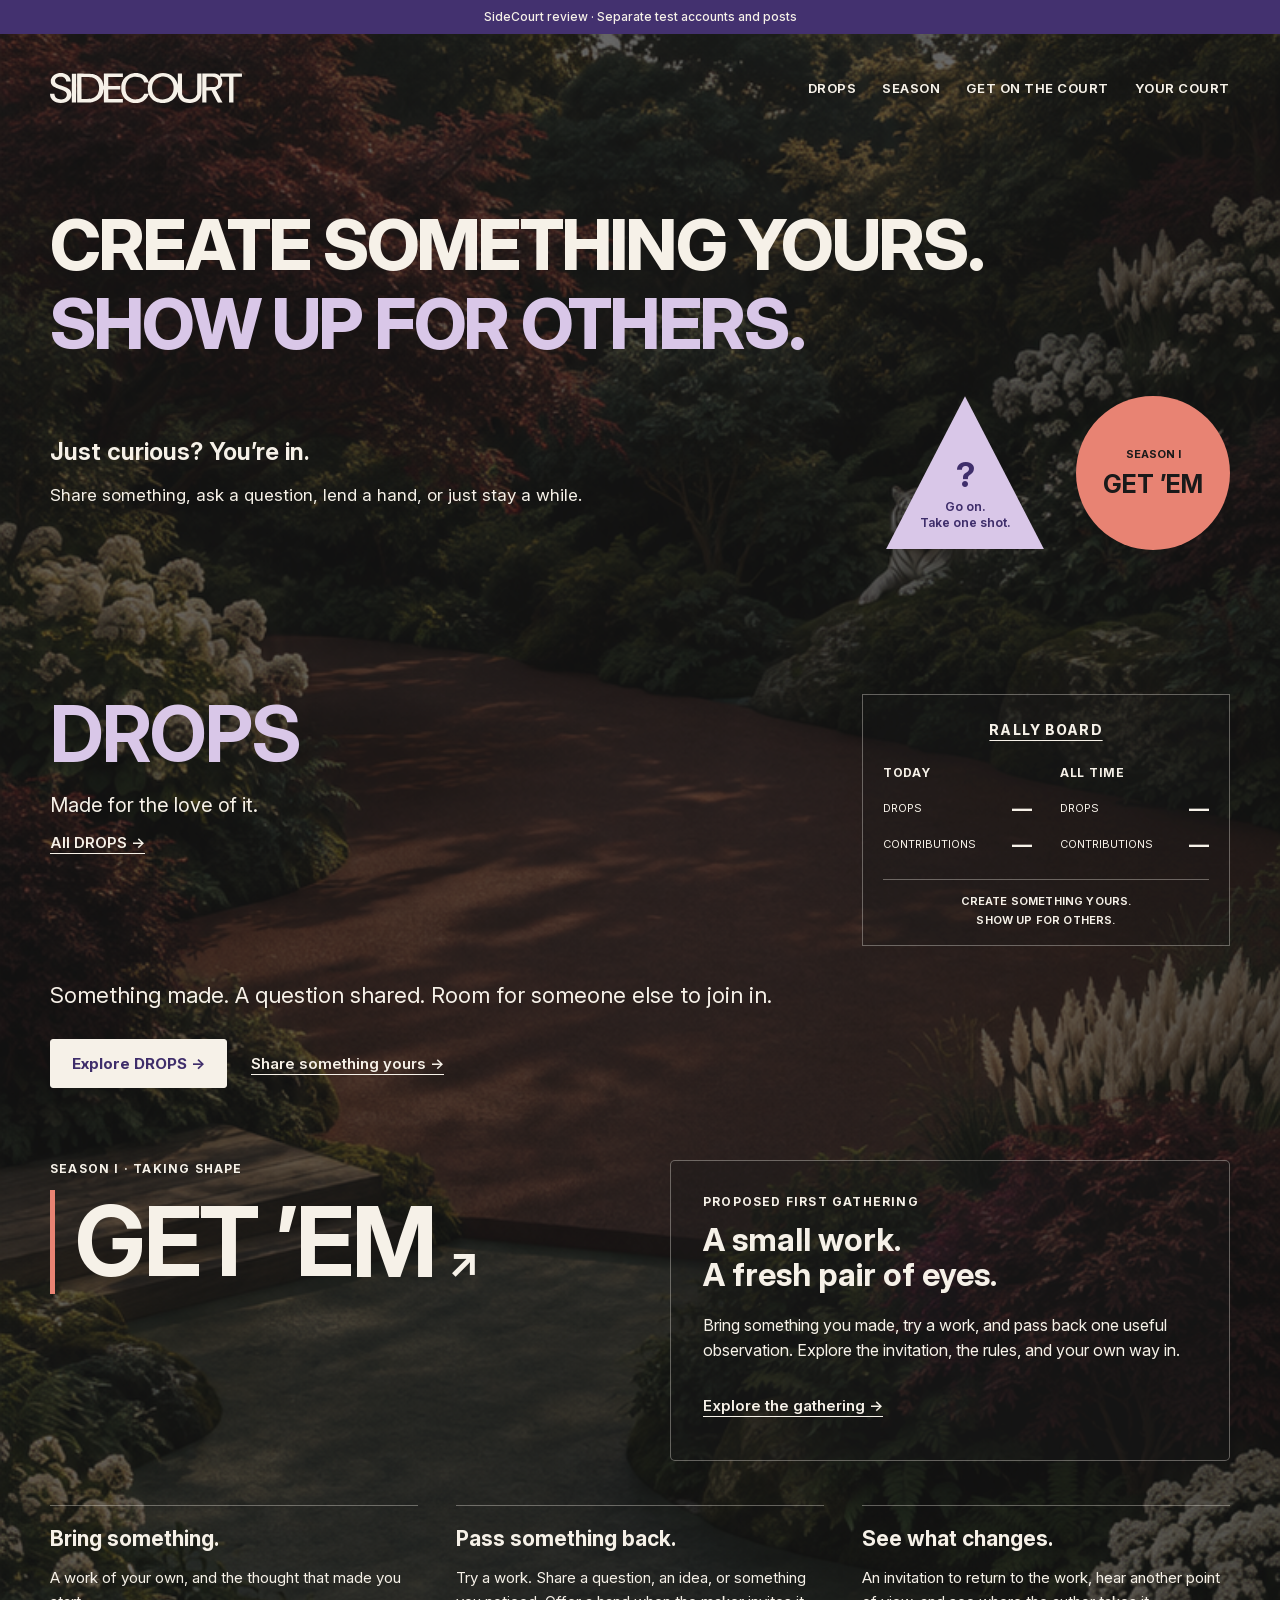
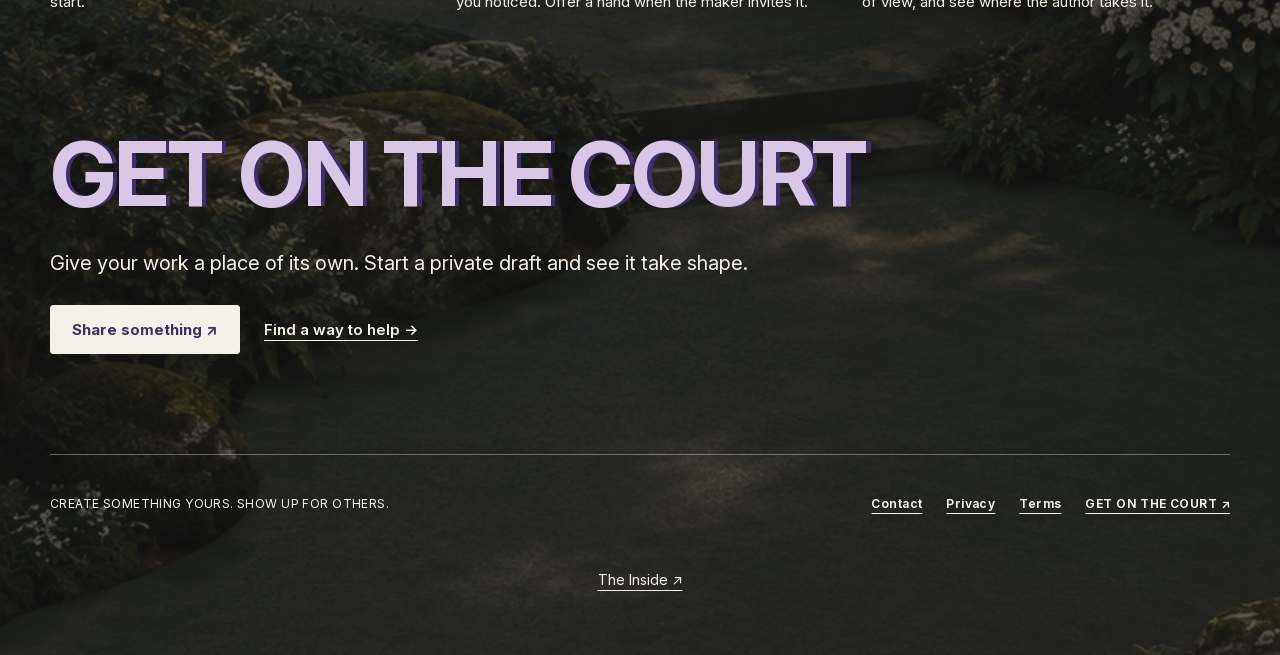
==== commit cb8d56fd: "Fix mobile spacing and align preview with public post layout" ====
--- a/index.html
+++ b/index.html
@@ -9,7 +9,7 @@
 <link rel="icon" type="image/svg+xml" href="favicon.svg?v=stacked1">
 <link rel="canonical" href="https://m1nga.github.io/sidecourt-review">
 <meta name="color-scheme" content="dark light">
-<link rel="stylesheet" href="court.css?v=d0f936618b15">
+<link rel="stylesheet" href="court.css?v=db749cde5de1">
 <meta name="robots" content="noindex,nofollow"><style>.review-site-label{position:relative;z-index:100;background:#43316f;color:#f6f1e8;text-align:center;padding:8px 16px;font:500 12px/1.5 Inter,Arial,sans-serif}.review-site-label a{color:inherit}</style></head>
 <body><aside class="review-site-label">SideCourt review · Separate test accounts and posts</aside>
 <a class="skip" href="#main-home">Skip to content</a><noscript><div class="no-script">SideCourt needs JavaScript for navigation and account access. Enable it and reload this page.</div></noscript>
@@ -232,7 +232,7 @@
 </form>
 <aside class="submit-preview"><p class="eyebrow">YOUR CARD</p>
 <div id="live-flip-preview"></div>
-<div class="sr-only">
+<div hidden aria-hidden="true">
 <div id="draft-cover-placeholder"></div>
 <img id="draft-preview-cover" hidden alt="Your selected cover"><h2 id="draft-preview-name"></h2>
 <p id="draft-preview-author"></p>
@@ -303,6 +303,6 @@
 </div>
 <dialog id="preview-dialog"><button class="close" type="button" aria-label="Close dialog">×</button><h2 id="dialog-title">SideCourt</h2>
 <div id="dialog-body"></div></dialog><script src="config.js?v=473b11c4b3a5"></script><script src="scene.js?v=89135ab89df2"></script>
-<script src="court.js?v=e4fb91a8b335"></script>
+<script src="court.js?v=3e9856193eb3"></script>
 </body>
 </html>
--- a/court.css
+++ b/court.css
@@ -170,7 +170,7 @@
 #main-court .court-content .managed-work details,#main-court .settings-section details{border:0;margin-top:20px;padding:0}
 #main-court .court-content .managed-work details>summary{font-size:14px;min-height:44px;padding:10px 0}
 #main-court .court-content details h3{margin-top:24px}
-#main-court .court-content details>h3:first-of-type{margin-top:0}
+#main-court .court-content details>summary+h3{margin-top:16px}
 #main-court .court-tabs{display:flex;align-items:center;gap:24px;margin:24px 0 0;padding:0;border:0;border-bottom:1px solid var(--court-rule)}
 #main-court .court-tabs a{display:inline-flex;align-items:center;min-height:44px;padding:11px 0;font-size:14px;font-weight:500;line-height:1.5;border:0;border-bottom:2px solid transparent;text-decoration:none;color:var(--court-muted)}
 #main-court .court-tabs a[aria-current]{border-bottom-color:var(--court-primary);color:var(--court-primary);font-weight:650}
@@ -327,8 +327,8 @@
 /* One square-card rhythm; grow density only when the collection warrants it. */
 #drop-results{grid-template-columns:repeat(4,minmax(0,1fr));gap:24px;align-items:start}
 #drop-results .flip-card{aspect-ratio:1;transition:transform 220ms ease,box-shadow 220ms ease}
-#drop-results .flip-identity{height:72px;padding:10px 12px;gap:8px}
-#drop-results .flip-stage{bottom:72px}
+#drop-results .flip-identity{height:88px;padding:10px 12px;gap:8px}
+#drop-results .flip-stage{bottom:88px}
 #drop-results .flip-identity>div{padding-left:0;text-align:left}
 #drop-results .flip-identity h3{font-size:19px!important;line-height:1.2}
 #drop-results .flip-identity p{font-size:10px!important}
@@ -343,7 +343,7 @@
 @media(hover:hover) and (prefers-reduced-motion:no-preference){#drop-results .flip-card:hover,#drop-results .flip-card:focus-within{transform:scale(1.035);box-shadow:0 12px 30px #0004;z-index:2}}
 @media(max-width:1050px){#drop-results{grid-template-columns:repeat(3,minmax(0,1fr));gap:20px}}
 @media(max-width:760px){#drop-results{grid-template-columns:repeat(2,minmax(0,1fr));gap:16px}#drop-results .flip-identity h3{font-size:16px!important}#drop-results .flip-summary{font-size:13px;-webkit-line-clamp:2}#drop-results .flip-back{padding:12px 12px 4px}#drop-results .flip-back .eyebrow{font-size:8px}}
-@media(max-width:420px){#drop-results{grid-template-columns:1fr;max-width:290px;margin-inline:auto}#drop-results .flip-summary{-webkit-line-clamp:4}#drop-results .flip-identity h3{font-size:20px!important}}
+@media(max-width:520px){#drop-results{grid-template-columns:1fr;max-width:290px;margin-inline:auto}#drop-results .flip-summary{-webkit-line-clamp:4}#drop-results .flip-identity h3{font-size:20px!important}}
 /* The familiar CleanPause page skeleton, shared by every post. */
 .court-public-post .work-heading,#main-preview .work-heading{grid-template-columns:minmax(0,1.2fr) minmax(240px,.8fr);gap:48px;margin-top:28px}
 .court-public-post .work-heading h1,#main-preview .work-heading h1{font-size:clamp(36px,5vw,64px);line-height:1.12;margin:16px 0 22px}
@@ -360,7 +360,20 @@
 #main-preview .writing-surface{--court-primary:var(--plum);--court-muted:#665d70;--court-on-primary:var(--cream)}
 #main-white #post-context{margin-top:24px;padding-top:20px;border-top:1px solid var(--court-rule)}
 .court-dialog:has(#receipt-composition){max-width:500px}
-.court-dialog #receipt-composition{width:min(100%,280px);margin-inline:auto}
+.court-dialog #receipt-composition{width:min(100%,320px);margin-inline:auto}
 .court-dialog #receipt-composition .receipt-art{width:100%;height:auto;display:block}
-@media(max-width:760px){.court-public-post .work-heading,#main-preview .work-heading{grid-template-columns:1fr;gap:28px}.court-public-post .work-media,#main-preview .work-media{max-width:400px}.court-public-post .work-reading,#main-preview .work-reading{padding:20px}.court-dialog #receipt-composition{width:min(100%,240px)}}
+@media(max-width:760px){.court-public-post .work-heading,#main-preview .work-heading{grid-template-columns:1fr;gap:28px}.court-public-post .work-media,#main-preview .work-media{max-width:400px}.court-public-post .work-reading,#main-preview .work-reading{padding:20px}.court-dialog #receipt-composition{width:min(100%,280px)}}
 @media(prefers-reduced-motion:reduce){#drop-results .flip-card,#drop-results .flip-rotor{transition:none}}
+
+/* Keep prose headings, card captions and mobile footer actions clear of adjacent content. */
+#main-white #work-form>.minor{margin-bottom:24px}
+#main-white .submit-preview .flip-identity{height:88px}
+#main-white .submit-preview .flip-stage{bottom:88px}
+#main-white .submit-preview .flip-identity h3{font-size:20px!important;line-height:1.2}
+#drop-results[data-density=compact] .flip-summary{-webkit-line-clamp:2}
+#drop-results[data-density=compact] .flip-back{padding:12px 14px 8px;gap:5px}
+.site-footer{display:flex;flex-wrap:wrap;justify-content:flex-start;align-items:center;gap:12px 24px}
+.site-footer>p{margin-right:auto}
+.site-footer>a{display:inline-flex;align-items:center;min-height:44px}
+@media(max-width:760px){.site-footer{gap:4px 20px}.site-footer>p{flex-basis:100%;margin:0 0 12px}.site-footer>a{margin:0;padding:8px 0}}
+.court-public-post .work-heading,#main-preview .work-heading{align-items:center}
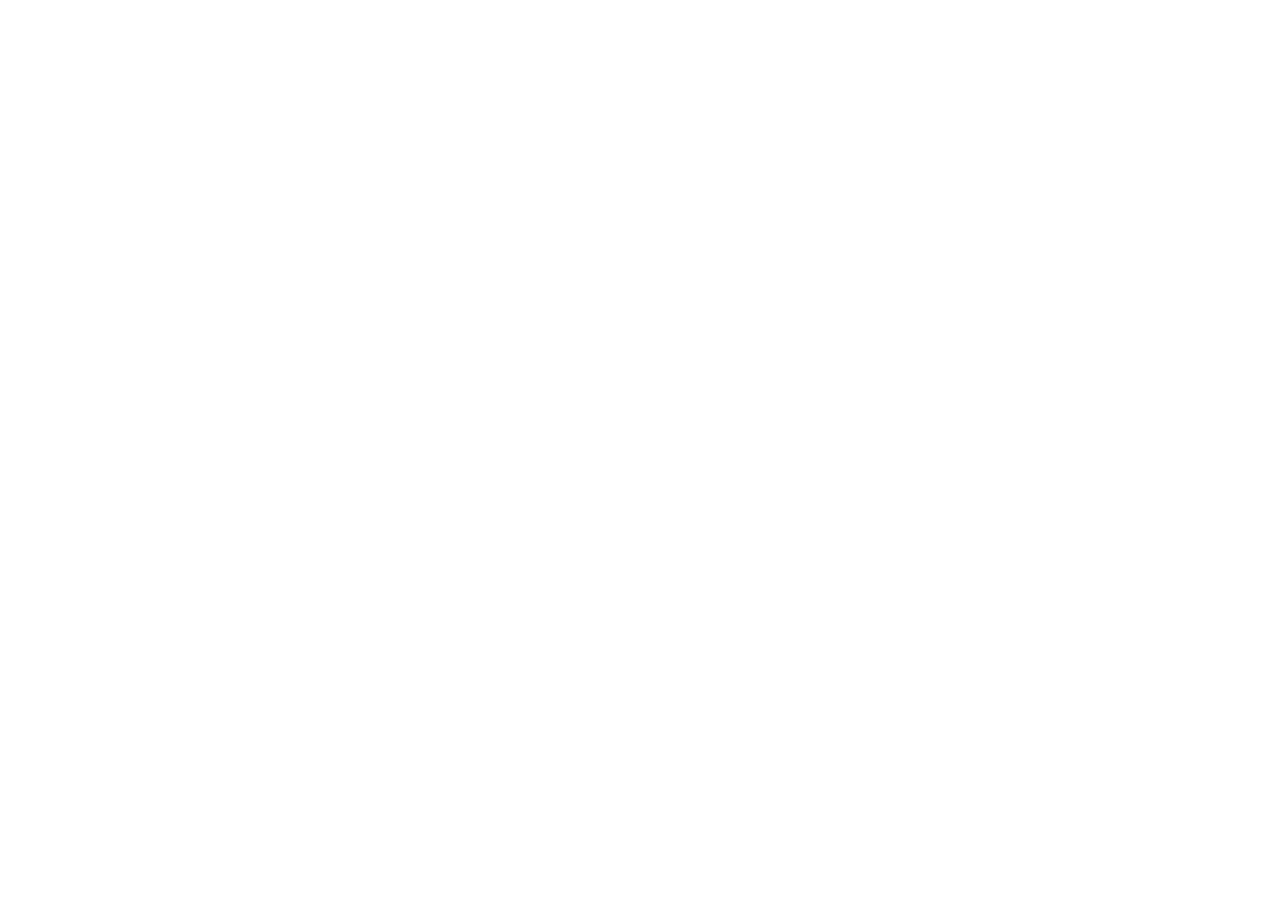
==== commit b6f64f6f: "Send the retired review entry to the live SideCourt website" ====
--- a/index.html
+++ b/index.html
@@ -1,308 +1 @@
-<!DOCTYPE html>
-<html lang="en" data-storage-key="sidecourt-cloud">
-<head>
-<meta charset="utf-8">
-<meta name="viewport" content="width=device-width,initial-scale=1">
-<title>SideCourt · Independent work</title>
-<meta name="description" content="SideCourt — create something yours, show up for others.">
-<link rel="stylesheet" href="scene.css?v=b2fe51375a3b">
-<link rel="icon" type="image/svg+xml" href="favicon.svg?v=stacked1">
-<link rel="canonical" href="https://m1nga.github.io/sidecourt-review">
-<meta name="color-scheme" content="dark light">
-<link rel="stylesheet" href="court.css?v=db749cde5de1">
-<meta name="robots" content="noindex,nofollow"><style>.review-site-label{position:relative;z-index:100;background:#43316f;color:#f6f1e8;text-align:center;padding:8px 16px;font:500 12px/1.5 Inter,Arial,sans-serif}.review-site-label a{color:inherit}</style></head>
-<body><aside class="review-site-label">SideCourt review · Separate test accounts and posts</aside>
-<a class="skip" href="#main-home">Skip to content</a><noscript><div class="no-script">SideCourt needs JavaScript for navigation and account access. Enable it and reload this page.</div></noscript>
-<div class="scene " data-page="home" style='--art:url("assets/home.png")'>
-<header class="header container"><a class="brand" href="#home" aria-label="SideCourt home"><img src="assets/logo-cream.svg" alt="SideCourt" decoding="async"></a><nav class="nav" aria-label="Main navigation"><a href="#drops">DROPS</a><a href="#season">SEASON</a><a href="#get-on">GET ON THE COURT</a><a href="#court" data-account-link>YOUR COURT</a></nav><details class="mobile-nav"><summary>Menu</summary><nav aria-label="Mobile navigation"><a href="#drops">DROPS</a><a href="#season">SEASON</a><a href="#get-on">GET ON THE COURT</a><a href="#court" data-account-link>YOUR COURT</a></nav></details></header><main id="main-home" class="container" tabindex="-1"><section class="hero"><h1>
-<span>CREATE SOMETHING YOURS.</span><span>SHOW UP FOR OTHERS.</span>
-</h1>
-<div class="hero-bottom">
-<p><strong class="curious">Just curious? You’re in.</strong><span class="hero-explainer">Share something, ask a question, lend a hand, or just stay a while.</span></p>
-<div class="play-links">
-<a class="triangle" data-random href="#drops" aria-label="Explore published posts"><strong>?</strong><span>Go on.</span><span>Take one shot.</span></a><a class="season-ball" href="#season" aria-label="Explore GET ’EM, Season I"><small>SEASON I</small><strong>GET ’EM</strong></a>
-</div>
-</div></section><section class="section" id="home-drops"><div class="section-heading">
-<div>
-<h2>DROPS</h2>
-<p>Made for the love of it.</p>
-<a class="text-link" href="#drops">All DROPS →</a>
-</div>
-<aside class="board" aria-label="Rally Board"><button type="button" class="board-title" data-board-info>RALLY BOARD</button><div class="periods">
-<div class="period">
-<strong class="period-title">TODAY</strong><div class="score-row">
-<span>DROPS</span><b aria-label="Drops unavailable">—</b>
-</div>
-<div class="score-row">
-<span>CONTRIBUTIONS</span><b aria-label="Contributions unavailable">—</b>
-</div>
-</div>
-<div class="period">
-<strong class="period-title">ALL TIME</strong><div class="score-row">
-<span>DROPS</span><b aria-label="Drops unavailable">—</b>
-</div>
-<div class="score-row">
-<span>CONTRIBUTIONS</span><b aria-label="Contributions unavailable">—</b>
-</div>
-</div>
-</div>
-<div class="board-slogan">
-<span>CREATE SOMETHING YOURS.</span><span>SHOW UP FOR OTHERS.</span>
-</div></aside>
-</div>
-<div id="home-featured"><p class="lede">Something made. A question shared. Room for someone else to join in.</p><div class="actions"><a class="button" href="#drops">Explore DROPS →</a><a class="text-link" href="#white">Share something yours →</a></div></div></section><section class="section" id="home-season"><div class="season-intro">
-<div>
-<p class="eyebrow">SEASON I · TAKING SHAPE</p>
-<h2><a class="season-title-link" href="#season" aria-label="Explore Season I"><span class="getem-word">GET ’EM</span><span aria-hidden="true">↗</span></a></h2>
-</div>
-<div class="season-text glass season-copy">
-<p class="eyebrow">PROPOSED FIRST GATHERING</p>
-<h3>A small work.<br>A fresh pair of eyes.</h3>
-<p>Bring something you made, try a work, and pass back one useful observation. Explore the invitation, the rules, and your own way in.</p>
-<a class="text-link" href="#season">Explore the gathering →</a>
-</div>
-</div>
-<div class="loop">
-<div>
-<h3>Bring something.</h3>
-<p>A work of your own, and the thought that made you start.</p>
-</div>
-<div>
-<h3>Pass something back.</h3>
-<p>Try a work. Share a question, an idea, or something you noticed. Offer a hand when the maker invites it.</p>
-</div>
-<div>
-<h3>See what changes.</h3>
-<p>An invitation to return to the work, hear another point of view, and see where the author takes it.</p>
-</div>
-</div></section><section class="court-invite"><h2>GET ON THE COURT</h2>
-<p><span class="copy-sentence">Give your work a place of its own.</span> <span class="copy-sentence">Start a private draft and see it take shape.</span></p>
-<div class="actions">
-<a class="button" href="#white">Share something ↗</a><a class="text-link" href="#drops?help=1">Find a way to help →</a>
-</div></section></main><footer class="site-footer container"><p>CREATE SOMETHING YOURS. SHOW UP FOR OTHERS.</p>
-<a href="#court?tab=support">Contact</a> <a href="#court?tab=privacy">Privacy</a> <a href="#court?tab=terms">Terms</a> <a href="#get-on">GET ON THE COURT ↗</a></footer><a class="inside-entry" href="#inside">The Inside ↗</a>
-</div>
-<div class="scene " data-page="drops" style='--art:url("assets/drops.png")' hidden>
-<header class="header container"><a class="brand" href="#home" aria-label="SideCourt home"><img src="assets/logo-cream.svg" alt="SideCourt" decoding="async"></a><nav class="nav" aria-label="Main navigation"><a href="#drops">DROPS</a><a href="#season">SEASON</a><a href="#get-on">GET ON THE COURT</a><a href="#court" data-account-link>YOUR COURT</a></nav><details class="mobile-nav"><summary>Menu</summary><nav aria-label="Mobile navigation"><a href="#drops">DROPS</a><a href="#season">SEASON</a><a href="#get-on">GET ON THE COURT</a><a href="#court" data-account-link>YOUR COURT</a></nav></details></header><main id="main-drops" class="container directory" tabindex="-1"><div class="section-heading">
-<div>
-<h1>DROPS</h1>
-<p>Independent work, in one place.</p>
-</div>
-<aside class="board" aria-label="Rally Board"><button type="button" class="board-title" data-board-info>RALLY BOARD</button><div class="periods">
-<div class="period">
-<strong class="period-title">TODAY</strong><div class="score-row">
-<span>DROPS</span><b aria-label="Drops unavailable">—</b>
-</div>
-<div class="score-row">
-<span>CONTRIBUTIONS</span><b aria-label="Contributions unavailable">—</b>
-</div>
-</div>
-<div class="period">
-<strong class="period-title">ALL TIME</strong><div class="score-row">
-<span>DROPS</span><b aria-label="Drops unavailable">—</b>
-</div>
-<div class="score-row">
-<span>CONTRIBUTIONS</span><b aria-label="Contributions unavailable">—</b>
-</div>
-</div>
-</div>
-<div class="board-slogan">
-<span>CREATE SOMETHING YOURS.</span><span>SHOW UP FOR OTHERS.</span>
-</div></aside>
-</div>
-<div class="discovery-tools">
-<div class="directory-tabs" role="group" aria-label="Explore drops">
-<button type="button" data-discovery="all" aria-pressed="true">All drops</button><button type="button" data-discovery="help" aria-pressed="false">Lend a hand</button>
-</div>
-<div class="directory-controls">
-<label class="search"><span>Search drops</span><input type="search" id="drop-search" placeholder="Name, author or purpose" autocomplete="off"></label><details class="filters"><summary>Filter</summary><div class="filter-panel">
-<label><input type="checkbox" id="need-filter"> Specific help requests only</label><p>Show requests and works with an open invitation to help.</p>
-</div></details><a class="button" href="#white">Share something ↗</a>
-</div>
-<p id="discovery-context">Works and requests, shared by the people behind them.</p>
-</div>
-<div class="drop-grid" id="drop-results"></div>
-<div id="drop-empty" class="glass empty" hidden>
-<h2 id="empty-heading">No drops match this search.</h2>
-<p id="empty-description">Try another word, or clear your filters.</p>
-<button type="button" class="button" id="reset-search">Clear search &amp; filters</button>
-</div>
-<p class="sr-status" id="result-status" role="status" aria-live="polite">Loading posts.</p></main><footer class="site-footer container"><p>CREATE SOMETHING YOURS. SHOW UP FOR OTHERS.</p>
-<a href="#court?tab=support">Contact</a> <a href="#court?tab=privacy">Privacy</a> <a href="#court?tab=terms">Terms</a> <a href="#get-on">GET ON THE COURT ↗</a></footer>
-</div>
-<div class="scene " data-page="season" style='--art:url("assets/season.png")' hidden>
-<header class="header container"><a class="brand" href="#home" aria-label="SideCourt home"><img src="assets/logo-cream.svg" alt="SideCourt" decoding="async"></a><nav class="nav" aria-label="Main navigation"><a href="#drops">DROPS</a><a href="#season">SEASON</a><a href="#get-on">GET ON THE COURT</a><a href="#court" data-account-link>YOUR COURT</a></nav><details class="mobile-nav"><summary>Menu</summary><nav aria-label="Mobile navigation"><a href="#drops">DROPS</a><a href="#season">SEASON</a><a href="#get-on">GET ON THE COURT</a><a href="#court" data-account-link>YOUR COURT</a></nav></details></header><main id="main-season" class="container season-page" tabindex="-1"><div class="event-poster">
-<p class="eyebrow">SEASON I · PROPOSED FIRST GATHERING</p>
-<h1 class="season-title"><a class="season-title-link" href="#season?section=rules" aria-label="GET ’EM — how to take part"><span class="getem-word">GET ’EM</span></a></h1>
-<p class="event-line">A small work.<br>A fresh pair of eyes.</p>
-<p class="event-intro">Bring something you made. Try something someone else made. Pass back one thing that might help it move forward.</p>
-<div class="actions">
-<a class="button" href="#season-join">See how to prepare →</a><a class="text-link" href="#season?section=rules">How it works &amp; rules ↓</a>
-</div>
-<p class="minor">Season dates will be announced after launch. Applications are not open yet.</p>
-</div>
-<section class="event-program"><div>
-<p class="eyebrow">THE INVITATION</p>
-<h2>One work.<br>One useful exchange.</h2>
-</div>
-<div>
-<p>This first gathering is about the moment a private idea meets another person’s point of view. A finished tool, a rough experiment, a written guide—bring what already exists, and show someone where to begin.</p>
-<p>You can also arrive curious. Pick a work, try a part of it, and keep a specific observation. Helping is optional; your work does not need a request to belong.</p>
-</div></section><section class="event-ways"><article><span class="event-number">01</span><h2>Bring your work.</h2>
-<p>Choose one of your works, say what someone can explore, and add an invitation only if you want one.</p>
-<a class="button" href="#white">Bring a work →</a></article><article><span class="event-number">02</span><h2>Show up curious.</h2>
-<p>Explore a work that catches your eye, or find a request you could help with. A clear observation is enough to begin.</p>
-<a class="button" href="#drops">Try a work →</a></article></section><section class="event-program"><div>
-<p class="eyebrow">ON THE COURT</p>
-<h2>Start here.</h2>
-</div>
-<div class="event-feature"><h3>Find your first connection.</h3><p>Published works and requests will appear in DROPS. Explore at your own pace.</p><a class="text-link" href="#drops">Explore DROPS →</a></div></section><section class="event-rules" id="season-rules" tabindex="-1"><p class="eyebrow">BEFORE YOU JOIN</p>
-<h2>A little structure. Room to be yourself.</h2>
-<details open><summary>What can I bring?</summary><p>A work of your own with something people can inspect: a working link, a file, code, a guide, or other clear material. Finished and still-evolving works both fit. A request for help is optional.</p></details><details><summary>How do I participate?</summary><p>Season applications will open separately from publishing a Drop. For now, prepare your own work or explore another work. An invitation or a draft is not a confirmed Season entry.</p></details><details><summary>What counts as useful help?</summary><p>Say what you tried, what happened, and what you noticed. Respond to the author’s actual question. Do not assume that advice has been accepted or that a comment counts as a completed contribution.</p></details><details><summary>Ownership, privacy and permissions</summary><p>Your work remains yours. Do not include someone else’s private material or offer access you cannot grant. Sharing a work does not make it open source. No payment, prize or exchange of rights is part of this proposed gathering.</p></details><details><summary>Accounts and work verification</summary><p>Registration is open to anyone when account services are available. Sign in and set up your identity to leave public feedback; you do not need a reviewed work of your own. Coordinated collaboration proposals still require a reviewed work.</p></details><details><summary>Dates, submission and what happens next</summary><p>Opening and closing dates have not been set. No Season applications are being accepted yet. Feedback and collaboration do not depend on joining a Season.</p></details></section><section class="event-closing"><h2>Find your own way in.</h2>
-<div class="actions">
-<a class="button" href="#season-join">See how to prepare →</a><a class="text-link" href="#court?tab=participation">Your replies &amp; next steps →</a>
-</div></section></main><footer class="site-footer container"><p>CREATE SOMETHING YOURS. SHOW UP FOR OTHERS.</p>
-<a href="#court?tab=support">Contact</a> <a href="#court?tab=privacy">Privacy</a> <a href="#court?tab=terms">Terms</a> <a href="#get-on">GET ON THE COURT ↗</a></footer>
-</div>
-<div class="scene " data-page="get-on" style='--art:url("assets/get-on.png")' hidden>
-<header class="header container"><a class="brand" href="#home" aria-label="SideCourt home"><img src="assets/logo-cream.svg" alt="SideCourt" decoding="async"></a><nav class="nav" aria-label="Main navigation"><a href="#drops">DROPS</a><a href="#season">SEASON</a><a href="#get-on">GET ON THE COURT</a><a href="#court" data-account-link>YOUR COURT</a></nav><details class="mobile-nav"><summary>Menu</summary><nav aria-label="Mobile navigation"><a href="#drops">DROPS</a><a href="#season">SEASON</a><a href="#get-on">GET ON THE COURT</a><a href="#court" data-account-link>YOUR COURT</a></nav></details></header><main id="main-get-on" class="container get-on-page" tabindex="-1"><h1>GET ON THE COURT</h1>
-<p class="lede">Create something yours. Show up for others.</p>
-<div class="routes">
-<section class="route glass"><h2>Bring your work.</h2>
-<div>
-<p>Give your work a page of its own, in your words. Bring a tool, a skill, an experiment, or something still taking shape.</p>
-<p class="minor">Asking for help is optional.</p>
-<a class="button" href="#white">Share something →</a>
-</div></section><section class="route glass"><h2>Offer a hand.</h2>
-<p>Notice something useful. Try a work, respond to an author’s question, or explore a specific request for help.</p>
-<a class="button" data-open-needs href="#drops?help=1">Find a way to help →</a></section><section class="route glass"><h2>Join a Season.</h2>
-<p>Meet works and people around a shared theme. Season I is taking shape.</p>
-<a class="button" href="#season">Explore Season I →</a></section>
-</div>
-<p class="local-note">Explore works, save your favourites and start a private draft. Sign in when you are ready to take part.</p></main><footer class="site-footer container"><p>CREATE SOMETHING YOURS. SHOW UP FOR OTHERS.</p>
-<a href="#court?tab=support">Contact</a> <a href="#court?tab=privacy">Privacy</a> <a href="#court?tab=terms">Terms</a> <a href="#get-on">GET ON THE COURT ↗</a></footer>
-</div>
-<div class="scene " data-page="inside" style='--art:url("assets/inside.png")' hidden>
-<header class="header container"><a class="brand" href="#home" aria-label="SideCourt home"><img src="assets/logo-cream.svg" alt="SideCourt" decoding="async"></a><nav class="nav" aria-label="Main navigation"><a href="#drops">DROPS</a><a href="#season">SEASON</a><a href="#get-on">GET ON THE COURT</a><a href="#court" data-account-link>YOUR COURT</a></nav><details class="mobile-nav"><summary>Menu</summary><nav aria-label="Mobile navigation"><a href="#drops">DROPS</a><a href="#season">SEASON</a><a href="#get-on">GET ON THE COURT</a><a href="#court" data-account-link>YOUR COURT</a></nav></details></header><div class="inside-top container"><a class="text-link" data-return href="#home">← Back</a></div>
-<main id="main-inside" class="container inside-page" tabindex="-1"><h1>THE INSIDE</h1>
-<div class="inside-story">
-<p><strong>What you keep hidden is what brought you here.</strong></p>
-<p>Most of what we show begins somewhere we don't.</p>
-<p>A feeling that something no longer fits.<br>An idea that refuses to leave.<br>The urge to step somewhere unfamiliar.<br>Something another person leaves with us.</p>
-<p>We rarely arrive with a clean explanation.</p>
-<p>Sometimes we make things simply because something inside us keeps moving.</p>
-<p>If you've noticed the creatures around SideCourt, you've already seen traces of it.</p>
-<p>A snake leaving what it has outgrown.</p>
-<p>A tiger staying with something it cannot yet explain.</p>
-<p>A leopard moving between land and water.</p>
-<p>A magpie carrying something that did not begin with it.</p>
-<p>They are not symbols to solve.</p>
-<p>They are reminders that not everything that moves us needs to be visible.</p>
-<p>Some things stay hidden for a while.</p>
-<p>And sometimes,</p>
-<p><strong>that's exactly what leads us here.</strong></p>
-</div>
-<img class="inside-signature" src="assets/logo-cream.svg" alt="SideCourt" decoding="async" loading="lazy"><a class="text-link" data-return href="#home">← Back</a></main>
-</div>
-<div class="scene white" data-page="white" style='--art:url("assets/utility.png")' hidden>
-<header class="header container"><a class="brand" href="#home" aria-label="SideCourt home"><img src="assets/logo-plum.svg" alt="SideCourt" decoding="async"></a><nav class="nav" aria-label="Main navigation"><a href="#drops">DROPS</a><a href="#season">SEASON</a><a href="#get-on">GET ON THE COURT</a><a href="#court" data-account-link>YOUR COURT</a></nav><details class="mobile-nav"><summary>Menu</summary><nav aria-label="Mobile navigation"><a href="#drops">DROPS</a><a href="#season">SEASON</a><a href="#get-on">GET ON THE COURT</a><a href="#court" data-account-link>YOUR COURT</a></nav></details></header><main id="main-white" class="container submit-page" tabindex="-1"><div class="submit-heading">
-<a class="text-link" href="#get-on">← Get on the court</a><h1>SHARE SOMETHING YOURS.</h1>
-<p>Share a work, or ask for a hand.</p>
-</div>
-<div class="submit-grid">
-<form id="work-form" aria-label="Private work draft">
-<p class="minor">Save privately. Submit when ready. Publish after review.</p>
-<section class="form-section">
-<fieldset class="submission-kind"><legend>What would you like to share?</legend><label><input type="radio" name="kind" value="work" checked> Something I made</label><label><input type="radio" name="kind" value="thought"> A request for help</label></fieldset>
-<input name="author" id="draft-author" type="hidden">
-<label class="field"><span id="post-title-label">What is it called?</span><input id="work-name" name="name" maxlength="48" required placeholder="Give it a title"></label>
-<label class="field"><span id="post-body-label">About your work</span><textarea aria-describedby="post-body-help" id="work-description" name="description" maxlength="8000" rows="6" required placeholder="Tell us what you made and what you’d like to share."></textarea></label>
-<p class="minor" id="post-body-help">What does it do, who is it for, and why did you make it? A few sentences are enough.</p>
-<p class="minor" id="submission-material-help">Add a link, image or file so people can explore what you made.</p>
-<details id="submission-attachments" open><summary>Links &amp; attachments</summary><label class="field">Link<input type="url" name="url" placeholder="https://"></label>
-<label class="field">Image<input type="file" id="draft-cover" accept="image/png,image/jpeg,image/webp"></label><button type="button" id="remove-cover" class="text-link" hidden>Remove image</button><p class="status-line" id="cover-status" role="status">PNG, JPG or WebP · up to 1 MB.</p>
-<label class="field">Files<input type="file" name="files" id="draft-files" multiple></label><p class="status-line" id="files-status" role="status" aria-live="polite">Up to 50 MB per file.</p>
-</details><details class="form-subsection" id="help-options"><summary>Need a hand? <span class="minor">Optional</span></summary><label class="field">What would help?<textarea name="invitationBody" rows="3" maxlength="8000" placeholder="Ask one specific question, or describe the help you need."></textarea></label><input type="hidden" name="invitation" value="none"><p class="minor">People can reply on your page. Sharing a link does not give editing access.</p></details>
-<div id="invitation-detail" hidden></div>
-<details class="form-subsection" id="post-context"><summary>A little more context <span class="minor">Optional</span></summary><label class="field"><span id="post-why-label">Why it exists</span><textarea name="why" maxlength="8000" rows="3" placeholder="What made you start?"></textarea></label><label class="field"><span id="post-start-label">Use &amp; compatibility</span><textarea name="start" maxlength="8000" rows="3" placeholder="How to use it, supported devices, or anything worth knowing first."></textarea></label><label class="field">Source link<input name="repository" type="url" placeholder="https://"></label><label class="field">Use &amp; permissions<textarea name="reuse" maxlength="1000" rows="2" placeholder="Anything you want people to know before reusing your work or materials."></textarea></label></details><textarea name="cardLine" hidden></textarea>
-</section><div class="form-actions">
-<button type="button" class="text-link" id="save-draft">Save draft</button><button type="button" class="button secondary" id="preview-work">Preview →</button><button class="button" id="prepare-work" type="submit">Check before sharing →</button>
-</div>
-<p class="form-status" id="form-status" role="status" aria-live="polite"></p>
-</form>
-<aside class="submit-preview"><p class="eyebrow">YOUR CARD</p>
-<div id="live-flip-preview"></div>
-<div hidden aria-hidden="true">
-<div id="draft-cover-placeholder"></div>
-<img id="draft-preview-cover" hidden alt="Your selected cover"><h2 id="draft-preview-name"></h2>
-<p id="draft-preview-author"></p>
-<p id="draft-preview-description"></p>
-</div>
-<p class="minor">Your description appears on the back. Your username is added automatically.</p></aside>
-</div></main><footer class="site-footer container"><p>CREATE SOMETHING YOURS. SHOW UP FOR OTHERS.</p>
-<a href="#court?tab=support">Contact</a> <a href="#court?tab=privacy">Privacy</a> <a href="#court?tab=terms">Terms</a> <a href="#get-on">GET ON THE COURT ↗</a></footer>
-</div>
-<div class="scene " data-page="work" style='--art:url("assets/drops.png")' hidden>
-<header class="header container"><a class="brand" href="#home" aria-label="SideCourt home"><img src="assets/logo-cream.svg" alt="SideCourt" decoding="async"></a><nav class="nav" aria-label="Main navigation"><a href="#drops">DROPS</a><a href="#season">SEASON</a><a href="#get-on">GET ON THE COURT</a><a href="#court" data-account-link>YOUR COURT</a></nav><details class="mobile-nav"><summary>Menu</summary><nav aria-label="Mobile navigation"><a href="#drops">DROPS</a><a href="#season">SEASON</a><a href="#get-on">GET ON THE COURT</a><a href="#court" data-account-link>YOUR COURT</a></nav></details></header><main id="main-work" class="container work-page" tabindex="-1"><h1>Find something on the court.</h1><a class="text-link" href="#drops">Explore DROPS →</a></main><footer class="site-footer container"><p>CREATE SOMETHING YOURS. SHOW UP FOR OTHERS.</p>
-<a href="#court?tab=support">Contact</a> <a href="#court?tab=privacy">Privacy</a> <a href="#court?tab=terms">Terms</a> <a href="#get-on">GET ON THE COURT ↗</a></footer>
-</div>
-<div class="scene white" data-page="account" style='--art:url("assets/utility.png")' hidden>
-<header class="header container"><a class="brand" href="#home" aria-label="SideCourt home"><img src="assets/logo-plum.svg" alt="SideCourt" decoding="async"></a><nav class="nav" aria-label="Main navigation"><a href="#drops">DROPS</a><a href="#season">SEASON</a><a href="#get-on">GET ON THE COURT</a><a href="#court" data-account-link>YOUR COURT</a></nav><details class="mobile-nav"><summary>Menu</summary><nav aria-label="Mobile navigation"><a href="#drops">DROPS</a><a href="#season">SEASON</a><a href="#get-on">GET ON THE COURT</a><a href="#court" data-account-link>YOUR COURT</a></nav></details></header><main id="main-account" class="container account-page" tabindex="-1"><section class="account-welcome"><p class="eyebrow">YOUR COURT</p>
-<h1>Make yourself<br>at home.</h1>
-<p>Your work, the things you save, and the exchanges you want to keep going.</p>
-<p class="minor">Browse without an account. Sign in when you want to save a work or join a conversation.</p></section><section class="identity-panel">Account options are loading…</section></main><footer class="site-footer container"><p>CREATE SOMETHING YOURS. SHOW UP FOR OTHERS.</p>
-<a href="#court?tab=support">Contact</a> <a href="#court?tab=privacy">Privacy</a> <a href="#court?tab=terms">Terms</a> <a href="#get-on">GET ON THE COURT ↗</a></footer>
-</div>
-<div class="scene " data-page="player" style='--art:url("assets/home.png")' hidden>
-<header class="header container"><a class="brand" href="#home" aria-label="SideCourt home"><img src="assets/logo-cream.svg" alt="SideCourt" decoding="async"></a><nav class="nav" aria-label="Main navigation"><a href="#drops">DROPS</a><a href="#season">SEASON</a><a href="#get-on">GET ON THE COURT</a><a href="#court" data-account-link>YOUR COURT</a></nav><details class="mobile-nav"><summary>Menu</summary><nav aria-label="Mobile navigation"><a href="#drops">DROPS</a><a href="#season">SEASON</a><a href="#get-on">GET ON THE COURT</a><a href="#court" data-account-link>YOUR COURT</a></nav></details></header><main id="main-player" class="container player-page" tabindex="-1"><h1>Meet the people behind the posts.</h1><a class="text-link" href="#drops">Explore DROPS →</a></main><footer class="site-footer container"><p>CREATE SOMETHING YOURS. SHOW UP FOR OTHERS.</p>
-<a href="#court?tab=support">Contact</a> <a href="#court?tab=privacy">Privacy</a> <a href="#court?tab=terms">Terms</a> <a href="#get-on">GET ON THE COURT ↗</a></footer>
-</div>
-<div class="scene white" data-page="court" style='--art:url("assets/utility.png")' hidden>
-<header class="header container"><a class="brand" href="#home" aria-label="SideCourt home"><img src="assets/logo-plum.svg" alt="SideCourt" decoding="async"></a><nav class="nav" aria-label="Main navigation"><a href="#drops">DROPS</a><a href="#season">SEASON</a><a href="#get-on">GET ON THE COURT</a><a href="#court" data-account-link>YOUR COURT</a></nav><details class="mobile-nav"><summary>Menu</summary><nav aria-label="Mobile navigation"><a href="#drops">DROPS</a><a href="#season">SEASON</a><a href="#get-on">GET ON THE COURT</a><a href="#court" data-account-link>YOUR COURT</a></nav></details></header><main id="main-court" class="container court-page" tabindex="-1"><div class="account-session" role="status" aria-live="polite"><span id="court-session-state">Checking your session…</span><button type="button" class="text-link" id="court-signout" hidden>Sign out</button></div><div class="workspace-heading" hidden>
-<div>
-<p class="eyebrow">YOUR COURT</p>
-<h1 id="court-heading">Room for your work.</h1>
-<p id="court-welcome">Create, manage and come back to what matters.</p>
-</div>
-<button class="button" type="button" data-new-work>New post ↗</button>
-</div>
-<div class="workspace-shell">
-<nav class="workspace-nav" aria-label="Your Court sections" hidden><a href="#court?tab=overview">Overview</a><a href="#court?tab=posts">Your posts</a><a href="#court?tab=inbox">Inbox</a><a href="#court?tab=saved">Saved</a><a href="#court?tab=profile">Profile</a><a href="#court?tab=settings">Settings</a><a href="#court?tab=help">Need a hand?</a></nav><div>
-<p class="workspace-scope" hidden>Your private workspace. You choose when an approved work becomes public.</p>
-<p id="court-action-status" class="status-line" role="status" aria-live="polite"></p>
-<div id="court-content" class="court-content"></div>
-</div>
-</div></main><footer class="site-footer container"><p>CREATE SOMETHING YOURS. SHOW UP FOR OTHERS.</p>
-<a href="#court?tab=support">Contact</a> <a href="#court?tab=privacy">Privacy</a> <a href="#court?tab=terms">Terms</a> <a href="#get-on">GET ON THE COURT ↗</a></footer>
-</div>
-<div class="scene white" data-page="settings" style='--art:url("assets/utility.png")' hidden>
-<header class="header container"><a class="brand" href="#home" aria-label="SideCourt home"><img src="assets/logo-plum.svg" alt="SideCourt" decoding="async"></a><nav class="nav" aria-label="Main navigation"><a href="#drops">DROPS</a><a href="#season">SEASON</a><a href="#get-on">GET ON THE COURT</a><a href="#court" data-account-link>YOUR COURT</a></nav><details class="mobile-nav"><summary>Menu</summary><nav aria-label="Mobile navigation"><a href="#drops">DROPS</a><a href="#season">SEASON</a><a href="#get-on">GET ON THE COURT</a><a href="#court" data-account-link>YOUR COURT</a></nav></details></header><main id="main-settings" class="container settings-page" tabindex="-1"><a class="text-link" href="#court">← Your Court</a><h1>Settings</h1>
-<p>Account settings are in Your Court.</p><a class="button" href="#court?tab=account">Open your account →</a></main><footer class="site-footer container"><p>CREATE SOMETHING YOURS. SHOW UP FOR OTHERS.</p>
-<a href="#court?tab=support">Contact</a> <a href="#court?tab=privacy">Privacy</a> <a href="#court?tab=terms">Terms</a> <a href="#get-on">GET ON THE COURT ↗</a></footer>
-</div>
-<div class="scene " data-page="preview" style='--art:url("assets/drops.png")' hidden>
-<header class="header container"><a class="brand" href="#home" aria-label="SideCourt home"><img src="assets/logo-cream.svg" alt="SideCourt" decoding="async"></a><nav class="nav" aria-label="Main navigation"><a href="#drops">DROPS</a><a href="#season">SEASON</a><a href="#get-on">GET ON THE COURT</a><a href="#court" data-account-link>YOUR COURT</a></nav><details class="mobile-nav"><summary>Menu</summary><nav aria-label="Mobile navigation"><a href="#drops">DROPS</a><a href="#season">SEASON</a><a href="#get-on">GET ON THE COURT</a><a href="#court" data-account-link>YOUR COURT</a></nav></details></header><main id="main-preview" class="container work-page" tabindex="-1"><div class="preview-banner">
-<span>Private preview · not published</span><a class="text-link" href="#white">← Back to editing</a>
-</div>
-<div id="full-work-preview"></div></main><footer class="site-footer container"><p>CREATE SOMETHING YOURS. SHOW UP FOR OTHERS.</p>
-<a href="#court?tab=support">Contact</a> <a href="#court?tab=privacy">Privacy</a> <a href="#court?tab=terms">Terms</a> <a href="#get-on">GET ON THE COURT ↗</a></footer>
-</div>
-<div class="scene white" data-page="not-found" style='--art:url("assets/utility.png")' hidden>
-<header class="header container"><a class="brand" href="#home" aria-label="SideCourt home"><img src="assets/logo-plum.svg" alt="SideCourt" decoding="async"></a><nav class="nav" aria-label="Main navigation"><a href="#drops">DROPS</a><a href="#season">SEASON</a><a href="#get-on">GET ON THE COURT</a><a href="#court" data-account-link>YOUR COURT</a></nav><details class="mobile-nav"><summary>Menu</summary><nav aria-label="Mobile navigation"><a href="#drops">DROPS</a><a href="#season">SEASON</a><a href="#get-on">GET ON THE COURT</a><a href="#court" data-account-link>YOUR COURT</a></nav></details></header><main id="main-not-found" class="container missing-page" tabindex="-1"><h1>This page isn’t here.</h1>
-<p>The link may be incomplete, or the page may no longer be available.</p>
-<a class="button" href="#home">Back home →</a><a class="text-link" href="#drops">Explore DROPS →</a></main><footer class="site-footer container"><p>CREATE SOMETHING YOURS. SHOW UP FOR OTHERS.</p>
-<a href="#court?tab=support">Contact</a> <a href="#court?tab=privacy">Privacy</a> <a href="#court?tab=terms">Terms</a> <a href="#get-on">GET ON THE COURT ↗</a></footer>
-</div>
-<div class="scene white" data-page="season-join" style='--art:url("assets/utility.png")' hidden="">
-<header class="header container"><a class="brand" href="#home" aria-label="SideCourt home"><img src="assets/logo-plum.svg" alt="SideCourt" decoding="async"></a><nav class="nav" aria-label="Main navigation"><a href="#drops">DROPS</a><a href="#season">SEASON</a><a href="#get-on">GET ON THE COURT</a><a href="#court" data-account-link>YOUR COURT</a></nav><details class="mobile-nav"><summary>Menu</summary><nav aria-label="Mobile navigation"><a href="#drops">DROPS</a><a href="#season">SEASON</a><a href="#get-on">GET ON THE COURT</a><a href="#court" data-account-link>YOUR COURT</a></nav></details></header><main id="main-season-join" class="container workspace-page" tabindex="-1">Season I · preparing to open.</main><footer class="site-footer container"><p>CREATE SOMETHING YOURS. SHOW UP FOR OTHERS.</p>
-<a href="#court?tab=support">Contact</a> <a href="#court?tab=privacy">Privacy</a> <a href="#court?tab=terms">Terms</a> <a href="#get-on">GET ON THE COURT ↗</a></footer>
-</div>
-<div class="scene white" data-page="season-entry" style='--art:url("assets/utility.png")' hidden="">
-<header class="header container"><a class="brand" href="#home" aria-label="SideCourt home"><img src="assets/logo-plum.svg" alt="SideCourt" decoding="async"></a><nav class="nav" aria-label="Main navigation"><a href="#drops">DROPS</a><a href="#season">SEASON</a><a href="#get-on">GET ON THE COURT</a><a href="#court" data-account-link>YOUR COURT</a></nav><details class="mobile-nav"><summary>Menu</summary><nav aria-label="Mobile navigation"><a href="#drops">DROPS</a><a href="#season">SEASON</a><a href="#get-on">GET ON THE COURT</a><a href="#court" data-account-link>YOUR COURT</a></nav></details></header><main id="main-season-entry" class="container workspace-page" tabindex="-1">Season I · preparing to open.</main><footer class="site-footer container"><p>CREATE SOMETHING YOURS. SHOW UP FOR OTHERS.</p>
-<a href="#court?tab=support">Contact</a> <a href="#court?tab=privacy">Privacy</a> <a href="#court?tab=terms">Terms</a> <a href="#get-on">GET ON THE COURT ↗</a></footer>
-</div>
-<dialog id="preview-dialog"><button class="close" type="button" aria-label="Close dialog">×</button><h2 id="dialog-title">SideCourt</h2>
-<div id="dialog-body"></div></dialog><script src="config.js?v=473b11c4b3a5"></script><script src="scene.js?v=89135ab89df2"></script>
-<script src="court.js?v=3e9856193eb3"></script>
-</body>
-</html>+<!doctype html><html lang="en"><head><meta charset="utf-8"><meta name="viewport" content="width=device-width,initial-scale=1"><meta name="robots" content="noindex,nofollow"><title>SideCourt · Continue to the live site</title><link rel="canonical" href="https://sidecourt.space/"><meta http-equiv="refresh" content="0;url=https://sidecourt.space/"></head><body><p>This version is now live on SideCourt.</p><a href="https://sidecourt.space/#court">Open Your Court →</a><script>location.replace('https://sidecourt.space/'+location.search+location.hash)</script></body></html>
